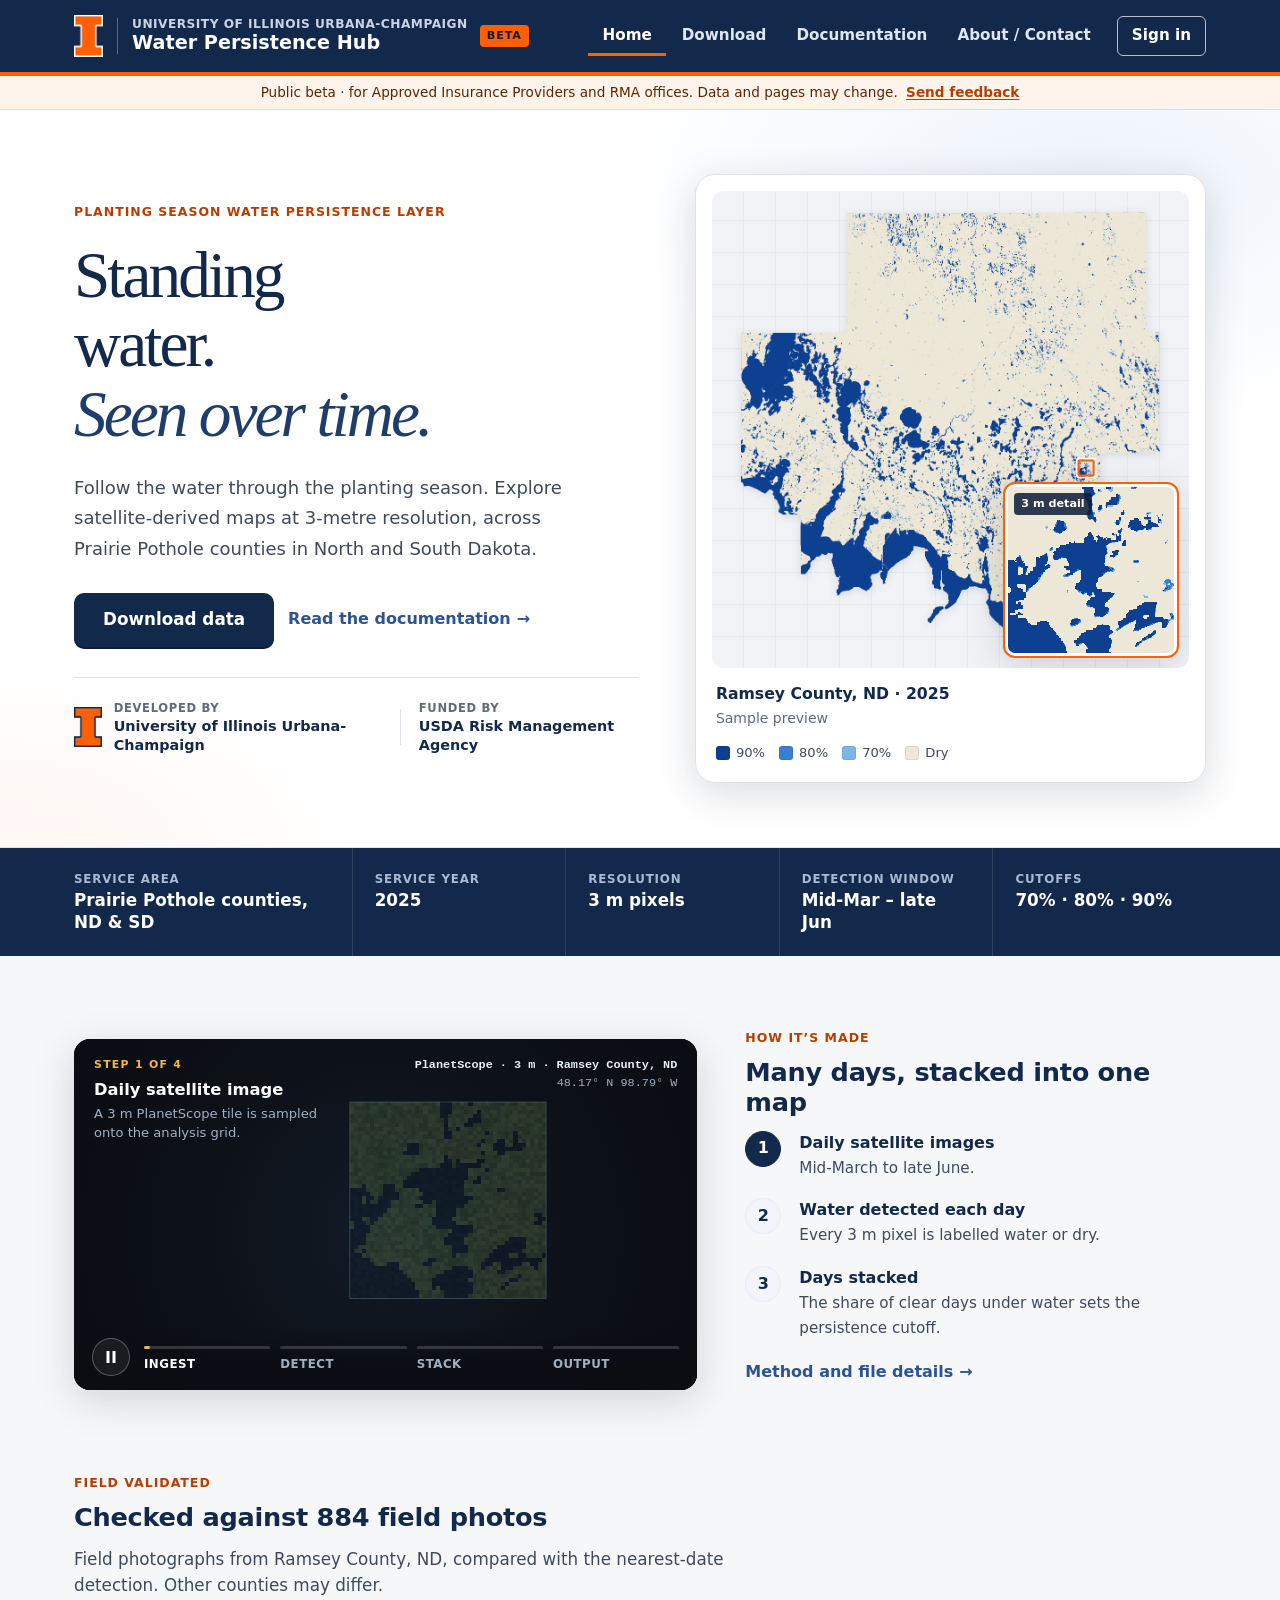
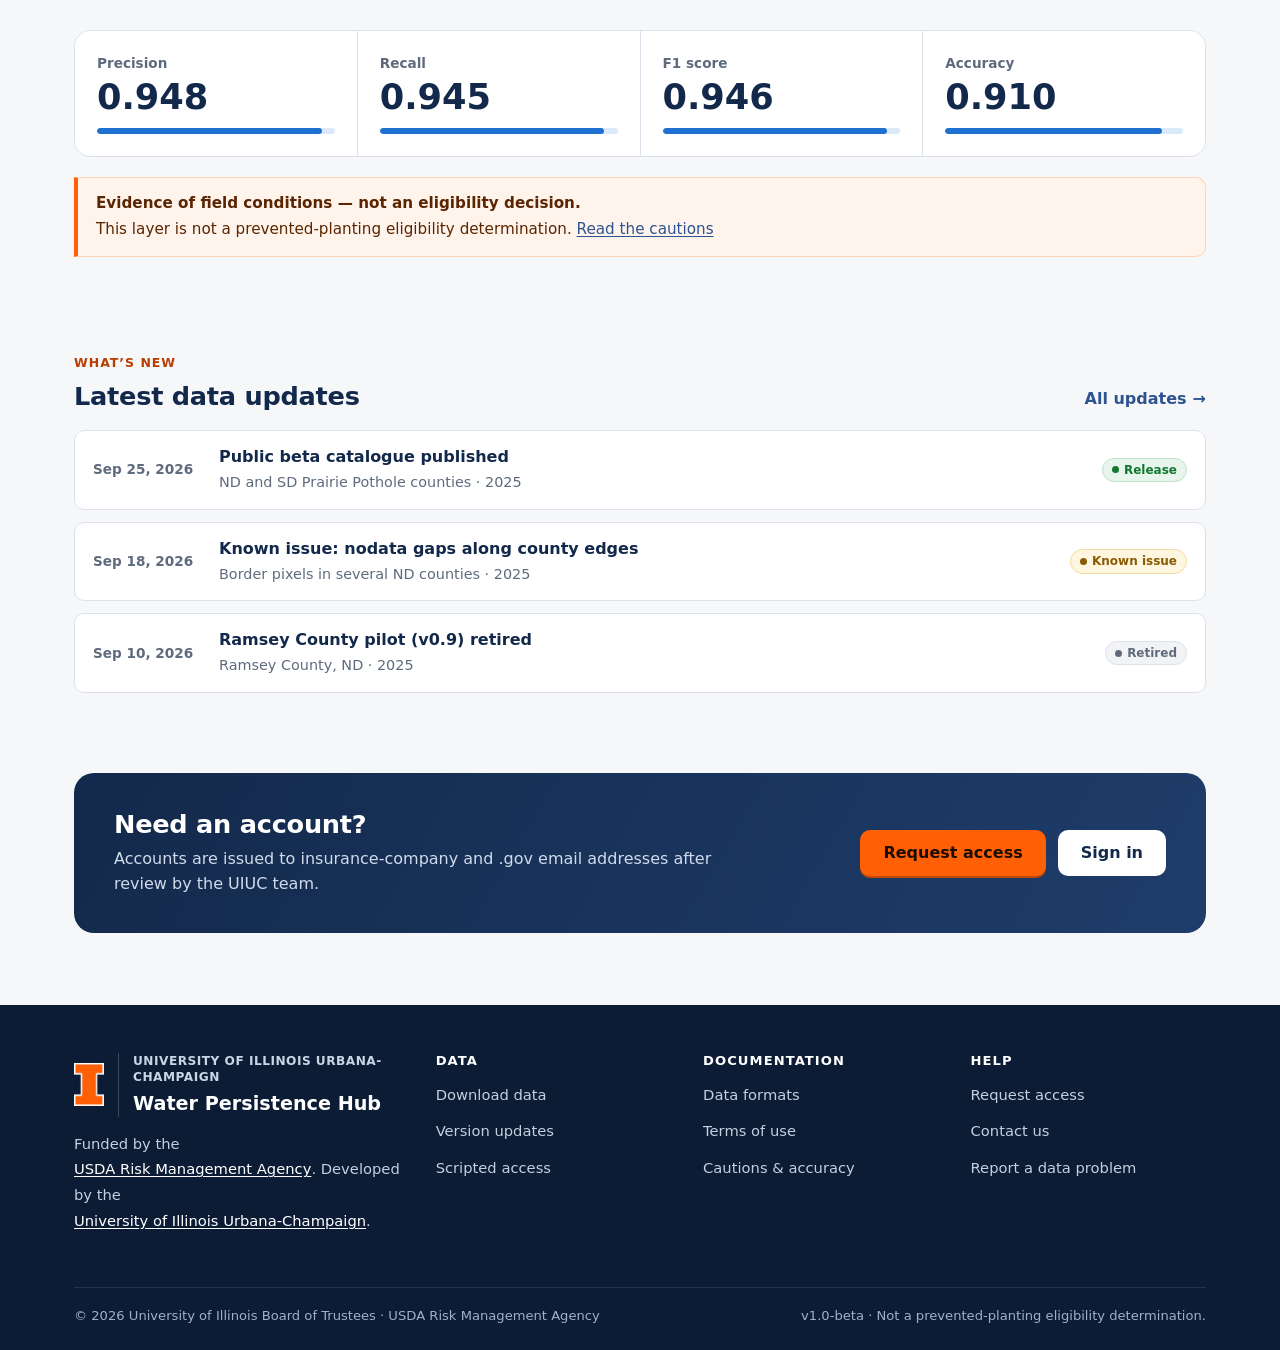
==== index.html @ 6c2f01d9 "Static preview of the Water Persistence Hub front-end prototype Public beta prototype covering landi" ====
<!doctype html>
<html lang="en">
<head>
  <meta charset="utf-8">
  <meta name="viewport" content="width=device-width, initial-scale=1">
  <title>Water Persistence Hub — Planting season standing-water data</title>
  <meta name="description" content="Satellite maps of where standing water persisted on fields during the planting season, at 3-metre detail. Funded by USDA RMA, developed by the University of Illinois.">
  <link rel="icon" href="favicon.ico">
  <link rel="stylesheet" href="css/hub.css">
  <link rel="stylesheet" href="css/refinement.css">
  <link rel="stylesheet" href="css/explainer.css">
</head>
<body data-page="home">
<main id="main">

  <!-- Hero: headline, one-line audience, primary + secondary action (LAND-01, 05, 09) -->
  <section class="hero">
    <div class="wrap">
      <div>
        <span class="eyebrow">Planting Season Water Persistence layer</span>
        <h1>Standing water.<br><em>Seen over time.</em></h1>
        <p class="hero-lede">Follow the water through the planting season. Explore satellite-derived maps at 3-metre resolution, across Prairie Pothole counties in North and South Dakota.</p>
        <div class="hero-actions">
          <a class="btn btn-primary btn-lg" href="download.html">Download data</a>
          <a class="link-arrow" href="docs.html">Read the documentation</a>
        </div>

        <div class="credits" aria-label="Funding and development">
          <a href="https://illinois.edu/" target="_blank" rel="noopener" class="credit">
            <img src="assets/img/illinois_block_i.png" width="243" height="351" alt="University of Illinois Block I logo">
            <span><span class="credit-role">Developed by</span><span class="credit-name">University of Illinois Urbana-Champaign</span></span>
          </a>
          <span class="credit-sep" aria-hidden="true"></span>
          <a href="https://www.rma.usda.gov/" target="_blank" rel="noopener" class="credit">
            <span><span class="credit-role">Funded by</span><span class="credit-name">USDA Risk Management Agency</span></span>
          </a>
        </div>
      </div>

      <!-- Sample preview of one county (LAND-10), rendered from the real Ramsey 2025 masks -->
      <div class="sample-card">
        <figure>
          <div class="sample-map">
            <div class="sample-img">
              <img src="assets/img/ramsey_sample.png" width="937" height="972"
                   alt="Map of Ramsey County, North Dakota, showing standing water in blue across a tan field background. Large lakes lie along the southern and western edges, with thousands of small potholes scattered across the county.">
              <span class="lens-marker" style="left:82.3%;top:58.9%" aria-hidden="true"></span>
            </div>
            <div class="zoom-lens">
              <img src="assets/img/ramsey_detail.png" width="432" height="432" alt="Close-up of a 1.3 km square at full 3 m resolution, showing individual wetland potholes and their edges at each persistence cutoff.">
              <span>3 m detail</span>
            </div>
          </div>
          <figcaption>
            <div><strong>Ramsey County, ND · 2025</strong><span class="small muted">Sample preview</span></div>
            <div class="legend" aria-label="Legend">
              <span><i style="background:#0e4092"></i>90%</span>
              <span><i style="background:#3680d4"></i>80%</span>
              <span><i style="background:#7eb6e8"></i>70%</span>
              <span><i style="background:#ece7d6"></i>Dry</span>
            </div>
          </figcaption>
        </figure>
      </div>
    </div>
  </section>

  <!-- At-a-glance fact strip (LAND-02) — generated from HUB.facts -->
  <section class="facts" aria-label="Key facts">
    <div class="wrap"><ul id="fact-strip"></ul></div>
  </section>

  <!-- Explainer video (LAND-04). Set data-video-src when the video is supplied. -->
  <section class="section">
    <div class="wrap how">
      <!-- Explainer (LAND-04). Animated stand-in built from the Ramsey data; set data-video-src when the captioned video is supplied. -->
      <div class="video-frame" id="explainer" data-video-src="" data-captions-src="" data-poster="" aria-label="How daily detections become one persistence layer"></div>
      <div>
        <span class="eyebrow">How it’s made</span>
        <h2>Many days, stacked into one map</h2>
        <ol class="steps-list">
          <li><div><strong>Daily satellite images</strong><span>Mid-March to late June.</span></div></li>
          <li><div><strong>Water detected each day</strong><span>Every 3 m pixel is labelled water or dry.</span></div></li>
          <li><div><strong>Days stacked</strong><span>The share of clear days under water sets the persistence cutoff.</span></div></li>
        </ol>
        <p style="margin-top:20px"><a class="link-arrow" href="docs-formats.html">Method and file details</a></p>
      </div>
    </div>
  </section>

  <!-- Accuracy + the eligibility boundary -->
  <section class="section-tight" style="padding-top:0">
    <div class="wrap">
      <div class="section-head">
        <span class="eyebrow">Field validated</span>
        <h2>Checked against 884 field photos</h2>
        <p>Field photographs from Ramsey County, ND, compared with the nearest-date detection. Other counties may differ.</p>
      </div>
      <div class="metric-row" id="metrics"></div>
      <div class="callout callout-warn" style="margin-top:20px">
        <p><strong>Evidence of field conditions — not an eligibility decision.</strong>
        This layer is not a prevented-planting eligibility determination. <a href="docs-cautions.html">Read the cautions</a></p>
      </div>
    </div>
  </section>

  <!-- What's new (LAND-11): first three Version Update Notices -->
  <section class="section-tight">
    <div class="wrap">
      <div style="display:flex;justify-content:space-between;align-items:flex-end;gap:16px;margin-bottom:18px;flex-wrap:wrap">
        <div><span class="eyebrow">What’s new</span><h2 style="margin:0">Latest data updates</h2></div>
        <a class="link-arrow" href="docs-updates.html">All updates</a>
      </div>
      <ul class="news-list" id="whats-new"></ul>
    </div>
  </section>

  <!-- Access (LAND-09) -->
  <section class="section" style="padding-top:32px">
    <div class="wrap">
      <div class="access-band">
        <div>
          <h2>Need an account?</h2>
          <p>Accounts are issued to insurance-company and .gov email addresses after review by the UIUC team.</p>
        </div>
        <div style="display:flex;gap:12px;flex-wrap:wrap">
          <a class="btn btn-accent" href="request-access.html">Request access</a>
          <a class="btn btn-secondary" href="signin.html">Sign in</a>
        </div>
      </div>
    </div>
  </section>
</main>

<script src="js/content.js"></script>
<script src="js/site.js"></script>
<script>
  // Explainer video (LAND-04): when a real file is configured it replaces the animation.
  const ex = document.getElementById("explainer");
  if (ex.dataset.videoSrc) {
    ex.innerHTML = `<video controls muted playsinline preload="none" poster="${ex.dataset.poster}">
      <source src="${ex.dataset.videoSrc}" type="video/mp4">
      <track kind="captions" src="${ex.dataset.captionsSrc}" srclang="en" label="English" default></video>`;
  }
</script>
<script src="assets/data/explainer_grid.js"></script>
<script src="js/explainer.js"></script>
<script>
  // Fact strip
  document.getElementById("fact-strip").innerHTML = HUB.facts.map(f =>
    `<li><div><span class="k">${f.k}</span><span class="v">${f.v}</span></div></li>`).join("");

  // Metrics
  const M = HUB.metrics;
  document.getElementById("metrics").innerHTML = [["Precision", M.precision], ["Recall", M.recall], ["F1 score", M.f1], ["Accuracy", M.accuracy]]
    .map(([k, v]) => `<div class="metric"><div class="k">${k}</div><div class="v">${v.toFixed(3)}</div>
      <div class="bar" role="img" aria-label="${k} ${v.toFixed(3)} out of 1"><i style="width:${v * 100}%"></i></div></div>`).join("");

  // What's new — first three notices
  const badge = { release: '<span class="badge badge-good badge-dot">Release</span>', issue: '<span class="badge badge-warn badge-dot">Known issue</span>', retired: '<span class="badge badge-muted badge-dot">Retired</span>' };
  document.getElementById("whats-new").innerHTML = HUB.notices.slice(0, 3).map(n =>
    `<li><a class="news-item" href="docs-updates.html#${n.id}">
      <time datetime="${n.date}">${HUB.formatDate(n.date)}</time>
      <div><strong>${n.title}</strong><span class="muted">${n.affects}</span></div>
      ${badge[n.type]}</a></li>`).join("");

  // The "How it's made" steps follow the animation's phases 1–3.
  const stepItems = document.querySelectorAll(".steps-list li");
  const syncSteps = phase => stepItems.forEach((li, i) => li.classList.toggle("is-active", i === Math.min(phase, 2)));
  ex.addEventListener("explainer:phase", e => syncSteps(e.detail.phase));
  if (ex.dataset.phase) syncSteps(+ex.dataset.phase);
</script>
</body>
</html>
---- css/hub.css ----
/* =========================================================================
   Water Persistence Hub — design system
   Colours follow the Illinois brand (Illini Blue / Orange) used in the URD.
   Every text/background pair below meets WCAG 2.1 AA (4.5:1) unless noted.
   ========================================================================= */

:root {
  --navy-900: #0c1c35;
  --navy-800: #13294b;   /* Illini Blue */
  --navy-700: #1f3d6b;
  --navy-600: #2d5390;
  --navy-100: #e6ecf5;
  --navy-50:  #f2f5fa;

  --orange-500: #ff5f05; /* Illini Orange — accents only, never body text */
  --orange-700: #b83d00; /* text-safe orange (5.2:1 on white) */
  --orange-50:  #fff4ec;

  --water-900: #0e4092;
  --water-600: #1f6fd1;
  --water-300: #7eb6e8;
  --water-100: #dbeafb;

  --field:     #ece7d6;

  --ink:       #16202f;
  --ink-2:     #3e4a5c;
  --ink-3:     #5f6b7d;  /* 5.3:1 on white */
  --line:      #dde2ea;
  --line-2:    #eef1f5;
  --page:      #f6f7f9;
  --surface:   #ffffff;

  --good:      #11772f;
  --good-bg:   #e8f5ec;
  --warn:      #8a5a00;
  --warn-bg:   #fff6df;
  --bad:       #b42318;
  --bad-bg:    #fdecea;

  --radius-sm: 6px;
  --radius:    10px;
  --radius-lg: 16px;
  --shadow-sm: 0 1px 2px rgba(16, 32, 60, .06);
  --shadow:    0 1px 3px rgba(16, 32, 60, .08), 0 6px 20px rgba(16, 32, 60, .06);
  --shadow-lg: 0 10px 40px rgba(16, 32, 60, .16);

  --font: "Segoe UI", system-ui, -apple-system, "Helvetica Neue", Arial, sans-serif;
  --mono: "Cascadia Code", Consolas, "SFMono-Regular", Menlo, monospace;

  --wrap: 1180px;
  --header-h: 72px;
}

*, *::before, *::after { box-sizing: border-box; }
html { -webkit-text-size-adjust: 100%; scroll-padding-top: 90px; }
body {
  margin: 0;
  font-family: var(--font);
  font-size: 16px;
  line-height: 1.55;
  color: var(--ink);
  background: var(--page);
  -webkit-font-smoothing: antialiased;
  min-height: 100vh;
  display: flex;
  flex-direction: column;
}
main { flex: 1 0 auto; }
img, svg { max-width: 100%; }
a { color: var(--navy-600); text-underline-offset: 2px; }
a:hover { color: var(--navy-800); }
h1, h2, h3, h4 { color: var(--navy-800); line-height: 1.2; margin: 0 0 .5em; letter-spacing: -.01em; }
h1 { font-size: clamp(2rem, 3.4vw, 2.9rem); font-weight: 700; }
h2 { font-size: 1.6rem; font-weight: 700; }
h3 { font-size: 1.15rem; font-weight: 650; }
p { margin: 0 0 1em; }
code, kbd { font-family: var(--mono); font-size: .88em; }
code { background: var(--navy-50); border: 1px solid var(--line); padding: .1em .35em; border-radius: 4px; }

:focus-visible { outline: 3px solid var(--orange-500); outline-offset: 2px; border-radius: 3px; }

.wrap { max-width: var(--wrap); margin: 0 auto; padding: 0 24px; }
.sr-only { position: absolute !important; width: 1px; height: 1px; overflow: hidden; clip: rect(0 0 0 0); white-space: nowrap; }
.skip-link { position: absolute; left: 12px; top: -60px; z-index: 1000; background: var(--navy-800); color: #fff; padding: 10px 16px; border-radius: var(--radius-sm); }
.skip-link:focus { top: 12px; color: #fff; }
.muted { color: var(--ink-3); }
.small { font-size: .875rem; }
.eyebrow { font-size: .78rem; font-weight: 700; letter-spacing: .08em; text-transform: uppercase; color: var(--orange-700); margin-bottom: .6rem; display: block; }

/* ---------- Header (navy, Illinois Block I + school name) ---------- */
.site-header { position: sticky; top: 0; z-index: 900; background: var(--navy-800); color: #fff; border-bottom: 4px solid var(--orange-500); }
.site-header .wrap { display: flex; align-items: center; height: var(--header-h); gap: 16px; }
.brand { display: flex; align-items: center; gap: 14px; text-decoration: none; color: #fff; flex-shrink: 0; }
.brand:hover { color: #fff; }
.block-i { width: auto; height: 42px; display: block; flex-shrink: 0; }
.brand-text { display: flex; flex-direction: column; line-height: 1.15; padding-left: 14px; border-left: 1px solid rgba(255,255,255,.3); }
.brand-school { font-size: .76rem; font-weight: 600; letter-spacing: .04em; text-transform: uppercase; color: #c9d4e5; }
.brand-name { font-weight: 700; font-size: 1.2rem; color: #fff; }
.beta-tag { font-size: .7rem; font-weight: 700; letter-spacing: .08em; text-transform: uppercase; color: var(--navy-900); background: var(--orange-500); border-radius: 4px; padding: 2px 7px; align-self: center; }
.main-nav { margin-left: auto; }
.main-nav ul { list-style: none; display: flex; gap: 2px; margin: 0; padding: 0; align-items: center; }
.main-nav a, .nav-btn {
  display: inline-flex; align-items: center; gap: 8px; height: 40px; padding: 0 14px; border-radius: 6px;
  color: #dfe6f1; text-decoration: none; font-weight: 600; font-size: .95rem; background: none; border: 0; font-family: inherit; cursor: pointer;
}
.main-nav a:hover, .nav-btn:hover { background: rgba(255,255,255,.1); color: #fff; }
.main-nav a[aria-current="page"] { color: #fff; box-shadow: inset 0 -3px 0 var(--orange-500); border-radius: 0; }
.main-nav .nav-signin { border: 1.5px solid rgba(255,255,255,.7); color: #fff; margin-left: 10px; border-radius: 6px; }
.main-nav .nav-signin:hover { background: #fff; color: var(--navy-800); }
.nav-toggle { display: none; margin-left: auto; border: 1.5px solid rgba(255,255,255,.5); }
.user-menu { position: relative; margin-left: 10px; }
.user-menu > .nav-btn { border: 1.5px solid rgba(255,255,255,.5); }
.user-menu .menu { position: absolute; right: 0; top: 46px; min-width: 230px; background: #fff; border: 1px solid var(--line); border-radius: var(--radius); box-shadow: var(--shadow-lg); padding: 6px; display: none; }
.user-menu.open .menu { display: block; }
.user-menu .menu a, .user-menu .menu button { display: flex; width: 100%; height: auto; padding: 9px 12px; border-radius: 6px; font-weight: 500; font-size: .92rem; color: var(--ink); text-align: left; box-shadow: none; }
.user-menu .menu a:hover, .user-menu .menu button:hover { background: var(--navy-50); color: var(--navy-800); }
.user-menu .menu .menu-head { padding: 9px 12px 10px; border-bottom: 1px solid var(--line-2); margin-bottom: 4px; font-size: .85rem; color: var(--ink-3); }
.user-menu .menu .menu-head strong { display: block; color: var(--ink); font-size: .95rem; }

.beta-bar { background: var(--orange-50); color: #5a2500; font-size: .85rem; border-bottom: 1px solid #ffd3b8; }
.beta-bar .wrap { padding-top: 6px; padding-bottom: 6px; text-align: center; }
.beta-bar a { color: var(--orange-700); font-weight: 600; margin-left: 4px; }

@media (max-width: 960px) {
  .nav-toggle { display: inline-flex; }
  .main-nav { position: absolute; left: 0; right: 0; top: calc(var(--header-h) + 4px); background: var(--navy-800); display: none; box-shadow: var(--shadow-lg); }
  .main-nav.open { display: block; }
  .main-nav ul { flex-direction: column; align-items: stretch; padding: 8px 16px 16px; }
  .main-nav a, .nav-btn { width: 100%; }
  .main-nav a[aria-current="page"] { box-shadow: inset 3px 0 0 var(--orange-500); }
  .main-nav .nav-signin { margin: 6px 0 0; justify-content: center; }
  .user-menu { margin: 0; }
  .user-menu .menu { position: static; box-shadow: none; border: 0; display: block; background: none; padding: 0 0 0 12px; }
  .user-menu .menu a, .user-menu .menu button { color: #dfe6f1; }
  .user-menu .menu .menu-head { color: #aebbd0; border-color: rgba(255,255,255,.15); }
  .user-menu .menu .menu-head strong { color: #fff; }
}
@media (max-width: 560px) {
  .brand-school { font-size: .62rem; }
  .brand-name { font-size: 1rem; }
  .block-i { height: 34px; }
  .brand { gap: 10px; }
  .brand-text { padding-left: 10px; }
  .beta-tag { display: none; }
}

/* ---------- Buttons ---------- */
.btn {
  display: inline-flex; align-items: center; justify-content: center; gap: 8px;
  height: 46px; padding: 0 22px; border-radius: 10px; font: 600 1rem/1 var(--font);
  text-decoration: none; cursor: pointer; border: 1.5px solid transparent; transition: background .15s, box-shadow .15s, color .15s, border-color .15s;
  white-space: nowrap;
}
.btn svg { width: 18px; height: 18px; flex-shrink: 0; }
.btn-primary { background: var(--navy-800); color: #fff; box-shadow: 0 2px 0 var(--navy-900); }
.btn-primary:hover { background: var(--navy-700); color: #fff; }
.btn-accent { background: var(--orange-500); color: #1b0d00; box-shadow: 0 2px 0 #c44800; }
.btn-accent:hover { background: #ff7424; color: #1b0d00; }
.btn-secondary { background: #fff; color: var(--navy-800); border-color: var(--line); }
.btn-secondary:hover { border-color: var(--navy-600); color: var(--navy-800); }
.btn-ghost { background: none; color: var(--navy-700); padding: 0 12px; }
.btn-ghost:hover { background: var(--navy-50); }
.btn-danger { background: #fff; color: var(--bad); border-color: #f1c6c1; }
.btn-danger:hover { background: var(--bad-bg); }
.btn-sm { height: 34px; padding: 0 12px; font-size: .88rem; border-radius: 8px; }
.btn-lg { height: 54px; padding: 0 28px; font-size: 1.05rem; }
.btn-block { width: 100%; }
.btn[disabled], .btn[aria-disabled="true"] { background: #e9ecf1; color: #7b8595; border-color: transparent; box-shadow: none; cursor: not-allowed; }
.link-arrow { font-weight: 600; text-decoration: none; display: inline-flex; align-items: center; gap: 6px; }
.link-arrow::after { content: "→"; transition: transform .15s; }
.link-arrow:hover::after { transform: translateX(3px); }

/* ---------- Cards / generic ---------- */
.card { background: var(--surface); border: 1px solid var(--line); border-radius: var(--radius-lg); box-shadow: var(--shadow-sm); }
.card-pad { padding: 24px; }
.section { padding: 72px 0; }
.section-tight { padding: 48px 0; }
.section-head { max-width: 680px; margin-bottom: 32px; }
.section-head p { color: var(--ink-2); font-size: 1.05rem; }
.grid { display: grid; gap: 20px; }
.grid-2 { grid-template-columns: repeat(2, minmax(0, 1fr)); }
.grid-3 { grid-template-columns: repeat(3, minmax(0, 1fr)); }
.grid-4 { grid-template-columns: repeat(4, minmax(0, 1fr)); }
@media (max-width: 900px) { .grid-3, .grid-4 { grid-template-columns: repeat(2, minmax(0, 1fr)); } }
@media (max-width: 620px) { .grid-2, .grid-3, .grid-4 { grid-template-columns: 1fr; } }

.callout { display: block; padding: 14px 18px; border-radius: 0 var(--radius) var(--radius) 0; border: 1px solid; border-left-width: 4px; font-size: .95rem; }
.callout svg { width: 22px; height: 22px; flex-shrink: 0; margin-top: 1px; }
.callout p:last-child { margin-bottom: 0; }
.callout strong { display: block; margin-bottom: 2px; }
.callout-warn { background: var(--orange-50); border-color: #ffd3b8; border-left-color: var(--orange-500); color: #5a2500; }
.callout-warn svg { color: var(--orange-700); }
.callout-info { background: var(--navy-50); border-color: var(--navy-100); border-left-color: var(--navy-600); color: var(--navy-900); }
.callout-info svg { color: var(--navy-600); }
.callout-good { background: var(--good-bg); border-color: #bfe3c9; border-left-color: var(--good); color: #0b4d1f; }
.callout-good svg { color: var(--good); }

.badge { display: inline-flex; align-items: center; gap: 5px; font-size: .75rem; font-weight: 650; padding: 2px 9px; border-radius: 999px; background: var(--navy-50); color: var(--navy-700); border: 1px solid var(--navy-100); white-space: nowrap; }
.badge-good { background: var(--good-bg); color: var(--good); border-color: #bfe3c9; }
.badge-warn { background: var(--warn-bg); color: var(--warn); border-color: #f3dc9f; }
.badge-bad  { background: var(--bad-bg); color: var(--bad); border-color: #f1c6c1; }
.badge-muted { background: #f1f3f6; color: var(--ink-3); border-color: var(--line); }
.badge-dot::before { content: ""; width: 7px; height: 7px; border-radius: 50%; background: currentColor; }

.sample-tag { display: inline-flex; gap: 6px; align-items: center; font-size: .75rem; font-weight: 600; color: var(--warn); background: var(--warn-bg); border: 1px dashed #e0c062; border-radius: 6px; padding: 3px 9px; }

/* ---------- Forms ---------- */
.field { margin-bottom: 18px; }
.field label, .label { display: block; font-weight: 600; font-size: .92rem; margin-bottom: 6px; color: var(--ink); }
.field .hint { font-size: .84rem; color: var(--ink-3); margin-top: 6px; }
.req { color: var(--orange-700); }
.input, select.input, textarea.input {
  width: 100%; height: 46px; padding: 0 14px; font: 1rem var(--font); color: var(--ink);
  background: #fff; border: 1.5px solid #cbd3de; border-radius: 9px; transition: border-color .15s, box-shadow .15s;
}
textarea.input { height: auto; min-height: 110px; padding: 12px 14px; resize: vertical; line-height: 1.5; }
.input:hover { border-color: #9faabb; }
.input:focus { outline: none; border-color: var(--navy-600); box-shadow: 0 0 0 4px rgba(45, 83, 144, .15); }
.input[aria-invalid="true"] { border-color: var(--bad); }
.field-msg { display: flex; gap: 8px; align-items: flex-start; font-size: .86rem; margin-top: 8px; padding: 8px 10px; border-radius: 8px; }
.field-msg.good { background: var(--good-bg); color: #0b4d1f; }
.field-msg.warn { background: var(--warn-bg); color: #5c3c00; }
.field-msg.bad { background: var(--bad-bg); color: var(--bad); }
.check { display: flex; gap: 10px; align-items: flex-start; font-size: .95rem; cursor: pointer; }
.check input { width: 20px; height: 20px; margin-top: 2px; accent-color: var(--navy-800); flex-shrink: 0; }

/* ---------- Footer ---------- */
.site-footer { background: var(--navy-900); color: #c4cfdf; margin-top: 0; font-size: .92rem; }
.site-footer a { color: #fff; }
.site-footer .brand .brand-text { border-color: rgba(255,255,255,.2); }
.footer-top { display: grid; grid-template-columns: 1.4fr 1fr 1fr 1fr; gap: 32px; padding: 48px 0 36px; }
.footer-top h4 { color: #fff; font-size: .82rem; letter-spacing: .08em; text-transform: uppercase; margin-bottom: 12px; }
.footer-top ul { list-style: none; margin: 0; padding: 0; display: grid; gap: 8px; }
.footer-top ul a { color: #c4cfdf; text-decoration: none; }
.footer-top ul a:hover { color: #fff; text-decoration: underline; }
.funders { display: flex; gap: 14px; flex-wrap: wrap; margin-top: 16px; }
.funder-mark { display: inline-flex; align-items: center; gap: 10px; background: rgba(255,255,255,.06); border: 1px solid rgba(255,255,255,.12); border-radius: 10px; padding: 10px 14px; text-decoration: none; color: #fff; }
.funder-mark:hover { background: rgba(255,255,255,.1); color: #fff; }
.funder-mark .fm-logo { font-weight: 800; letter-spacing: .02em; font-size: 1rem; }
.funder-mark .fm-role { font-size: .72rem; color: #9fb0c8; display: block; line-height: 1.2; }
.fm-usda { background: #fff; color: #005440; border-radius: 5px; padding: 2px 6px; font-size: .78rem; font-weight: 800; }
.fm-illinois { background: var(--orange-500); color: var(--navy-900); border-radius: 5px; padding: 2px 6px; font-size: .78rem; font-weight: 800; }
.footer-bottom { border-top: 1px solid rgba(255,255,255,.1); padding: 18px 0 24px; display: flex; justify-content: space-between; gap: 16px; flex-wrap: wrap; font-size: .82rem; color: #9fb0c8; }
@media (max-width: 860px) { .footer-top { grid-template-columns: 1fr 1fr; } }
@media (max-width: 520px) { .footer-top { grid-template-columns: 1fr; } }

/* ---------- Page header (inner pages) ---------- */
.page-hero { background: linear-gradient(180deg, #fff 0%, var(--page) 100%); border-bottom: 1px solid var(--line); padding: 40px 0 32px; }
.page-hero h1 { font-size: clamp(1.7rem, 2.6vw, 2.3rem); margin-bottom: .3em; }
.page-hero p { color: var(--ink-2); font-size: 1.05rem; max-width: 720px; margin: 0; }
.crumbs { font-size: .85rem; color: var(--ink-3); margin-bottom: 10px; }
.crumbs a { color: var(--ink-3); }

/* =========================================================================
   Landing page
   ========================================================================= */
.hero { position: relative; overflow: hidden; background: #fff; border-bottom: 1px solid var(--line); }
.hero::before { content: ""; position: absolute; inset: 0; background:
    radial-gradient(800px 400px at 85% 10%, rgba(31,111,209,.08), transparent 60%),
    radial-gradient(600px 300px at 0% 100%, rgba(255,95,5,.05), transparent 60%); pointer-events: none; }
.hero .wrap { position: relative; display: grid; grid-template-columns: 1.05fr .95fr; gap: 56px; align-items: center; padding-top: 64px; padding-bottom: 64px; }
.hero h1 { margin-bottom: .45em; font-size: clamp(2rem, 3.2vw, 2.65rem); }
.hero h1 em { font-style: normal; color: var(--water-600); }
.hero-lede { font-size: 1.15rem; color: var(--ink-2); max-width: 560px; }
.hero-actions { display: flex; gap: 14px; align-items: center; flex-wrap: wrap; margin: 28px 0 22px; }
.hero-who { display: flex; gap: 10px; align-items: flex-start; font-size: .92rem; color: var(--ink-3); }
.hero-who svg { width: 18px; height: 18px; color: var(--navy-600); flex-shrink: 0; margin-top: 2px; }
@media (max-width: 960px) { .hero .wrap { grid-template-columns: 1fr; gap: 36px; padding-top: 40px; } }

.sample-card { position: relative; background: #fff; border: 1px solid var(--line); border-radius: 20px; box-shadow: var(--shadow-lg); padding: 16px; }
.sample-card figure { margin: 0; }
.sample-map { position: relative; aspect-ratio: 1 / 1; border-radius: 12px; overflow: hidden; background:
    linear-gradient(0deg, rgba(19,41,75,.03), rgba(19,41,75,.03)),
    repeating-linear-gradient(0deg, transparent 0 31px, rgba(19,41,75,.05) 31px 32px),
    repeating-linear-gradient(90deg, transparent 0 31px, rgba(19,41,75,.05) 31px 32px), #f8f9fb; display: grid; place-items: center; }
.sample-img { position: relative; width: 88%; }
.sample-img > img { display: block; width: 100%; height: auto; filter: drop-shadow(0 2px 4px rgba(19,41,75,.12)); }
.lens-marker { position: absolute; width: 4%; aspect-ratio: 1; border: 2px solid var(--orange-500); border-radius: 2px; box-shadow: 0 0 0 2px #fff; transform: translate(-50%, -50%); }
.zoom-lens { position: absolute; right: 12px; bottom: 12px; width: 36%; aspect-ratio: 1; border-radius: 10px; border: 3px solid #fff; outline: 2px solid var(--orange-500); box-shadow: var(--shadow-lg); overflow: hidden; background: var(--field); }
.zoom-lens img { display: block; width: 100%; height: 100%; image-rendering: pixelated; }
.zoom-lens span { position: absolute; left: 6px; top: 6px; background: rgba(12,28,53,.85); color: #fff; font-size: .7rem; font-weight: 600; padding: 2px 7px; border-radius: 4px; }
.sample-card figcaption { display: flex; justify-content: space-between; align-items: center; gap: 12px; padding: 14px 4px 2px; flex-wrap: wrap; }
.sample-card figcaption strong { color: var(--navy-800); display: block; font-size: .98rem; }
.legend { display: flex; gap: 14px; flex-wrap: wrap; font-size: .82rem; color: var(--ink-2); }
.legend span { display: inline-flex; align-items: center; gap: 6px; }
.legend i { width: 14px; height: 14px; border-radius: 3px; display: inline-block; border: 1px solid rgba(0,0,0,.08); }

.facts { background: var(--navy-800); color: #fff; }
.facts ul { list-style: none; margin: 0; padding: 0; display: grid; grid-template-columns: 1.3fr repeat(4, 1fr); }
.facts li { padding: 22px 22px; border-left: 1px solid rgba(255,255,255,.12); display: flex; gap: 12px; align-items: flex-start; }
.facts li:first-child { border-left: 0; padding-left: 0; }
.facts svg { width: 26px; height: 26px; color: var(--water-300); flex-shrink: 0; margin-top: 2px; }
.facts .k { display: block; font-size: .74rem; font-weight: 600; letter-spacing: .07em; text-transform: uppercase; color: #a9bad3; }
.facts .v { display: block; font-size: 1.05rem; font-weight: 650; line-height: 1.3; margin-top: 2px; }
@media (max-width: 960px) {
  .facts ul { grid-template-columns: 1fr 1fr; }
  .facts li { border-left: 0; border-top: 1px solid rgba(255,255,255,.12); padding: 16px 0; }
  .facts li:first-child { grid-column: 1 / -1; border-top: 0; }
}

.how { display: grid; grid-template-columns: 1.15fr .85fr; gap: 48px; align-items: center; }
@media (max-width: 960px) { .how { grid-template-columns: 1fr; } }
.video-frame { position: relative; aspect-ratio: 16 / 9; border-radius: var(--radius-lg); overflow: hidden; background: linear-gradient(135deg, var(--navy-800), var(--navy-900)); box-shadow: var(--shadow-lg); color: #fff; }
.video-frame video { width: 100%; height: 100%; display: block; }
.stack-anim { position: absolute; inset: 0; display: grid; place-items: center; }
.stack-anim .layers { position: relative; width: 52%; aspect-ratio: 1.5; transform: rotateX(58deg) rotateZ(-38deg); transform-style: preserve-3d; }
.stack-anim .layer { position: absolute; inset: 0; border-radius: 8px; border: 1px solid rgba(255,255,255,.35); background: rgba(126,182,232,.12); animation: stack 6s ease-in-out infinite; }
.stack-anim .layer:nth-child(1) { animation-delay: 0s; }
.stack-anim .layer:nth-child(2) { animation-delay: .4s; }
.stack-anim .layer:nth-child(3) { animation-delay: .8s; }
.stack-anim .layer:nth-child(4) { animation-delay: 1.2s; }
.stack-anim .layer:nth-child(5) { animation-delay: 1.6s; }
.stack-anim .layer.final { background: url("../assets/img/ramsey_sample.png") center/contain no-repeat, rgba(236,231,214,.9); border-color: #fff; animation: none; transform: translateZ(0); }
.stack-anim .layer:not(.final) { background-image: radial-gradient(circle at 30% 40%, rgba(126,182,232,.8) 0 8%, transparent 9%), radial-gradient(circle at 65% 60%, rgba(126,182,232,.8) 0 12%, transparent 13%), radial-gradient(circle at 45% 75%, rgba(126,182,232,.7) 0 5%, transparent 6%); }
@keyframes stack {
  0%   { transform: translateZ(150px); opacity: 0; }
  15%  { opacity: 1; }
  55%  { transform: translateZ(8px); opacity: .9; }
  75%, 100% { transform: translateZ(0); opacity: 0; }
}
@media (prefers-reduced-motion: reduce) { .stack-anim .layer { animation: none; opacity: .5; } }
.video-caption { position: absolute; left: 0; right: 0; bottom: 0; padding: 18px 20px; background: linear-gradient(0deg, rgba(8,18,36,.92), transparent); display: flex; justify-content: space-between; align-items: flex-end; gap: 12px; }
.video-caption strong { display: block; font-size: 1rem; }
.video-caption span { font-size: .85rem; color: #c4cfdf; }
.play-btn { width: 64px; height: 64px; border-radius: 50%; background: rgba(255,255,255,.95); color: var(--navy-800); display: grid; place-items: center; border: 0; cursor: pointer; position: absolute; left: 50%; top: 44%; transform: translate(-50%, -50%); box-shadow: var(--shadow-lg); }
.play-btn svg { width: 26px; height: 26px; margin-left: 4px; }
.steps-list { list-style: none; margin: 0; padding: 0; counter-reset: s; display: grid; gap: 18px; }
.steps-list li { counter-increment: s; display: grid; grid-template-columns: 40px 1fr; gap: 14px; }
.steps-list li::before { content: counter(s); width: 36px; height: 36px; border-radius: 50%; background: var(--navy-50); border: 1.5px solid var(--navy-100); color: var(--navy-800); font-weight: 700; display: grid; place-items: center; }
.steps-list strong { display: block; color: var(--navy-800); }
.steps-list span { color: var(--ink-2); font-size: .95rem; }

.metric-row { display: grid; grid-template-columns: repeat(4, 1fr); gap: 1px; background: var(--line); border: 1px solid var(--line); border-radius: var(--radius-lg); overflow: hidden; }
.metric { background: #fff; padding: 22px 22px; }
.metric .k { font-size: .85rem; color: var(--ink-3); font-weight: 600; }
.metric .v { font-size: 2.2rem; font-weight: 700; color: var(--navy-800); line-height: 1.1; margin-top: 4px; }
.metric .bar { height: 6px; background: var(--water-100); border-radius: 3px; margin-top: 12px; overflow: hidden; }
.metric .bar i { display: block; height: 100%; background: var(--water-600); border-radius: 3px; }
@media (max-width: 760px) { .metric-row { grid-template-columns: 1fr 1fr; } }

.news-list { list-style: none; margin: 0; padding: 0; display: grid; gap: 12px; }
.news-item { display: grid; grid-template-columns: 110px 1fr auto; gap: 16px; align-items: center; background: #fff; border: 1px solid var(--line); border-radius: var(--radius); padding: 14px 18px; text-decoration: none; color: inherit; transition: border-color .15s, box-shadow .15s; }
.news-item:hover { border-color: var(--navy-600); box-shadow: var(--shadow); color: inherit; }
.news-item time { font-size: .85rem; color: var(--ink-3); font-weight: 600; font-variant-numeric: tabular-nums; }
.news-item strong { color: var(--navy-800); display: block; }
.news-item .muted { font-size: .9rem; }
@media (max-width: 640px) { .news-item { grid-template-columns: 1fr; gap: 4px; } }

.access-band { background: linear-gradient(120deg, var(--navy-800), var(--navy-700)); color: #fff; border-radius: 20px; padding: 36px 40px; display: grid; grid-template-columns: 1fr auto; gap: 24px; align-items: center; position: relative; overflow: hidden; }
.access-band h2 { color: #fff; margin-bottom: .3em; }
.access-band p { color: #d0dbeb; margin: 0; max-width: 640px; }
.access-band .btn-secondary { border-color: transparent; }
@media (max-width: 760px) { .access-band { grid-template-columns: 1fr; padding: 28px; } }

/* =========================================================================
   Download page
   ========================================================================= */
.dl-shell { display: grid; grid-template-columns: 440px 1fr; height: calc(100vh - var(--header-h) - 36px); min-height: 620px; }
.dl-panel { background: #fff; border-right: 1px solid var(--line); display: flex; flex-direction: column; min-height: 0; }
.dl-panel-head { padding: 20px 24px 14px; border-bottom: 1px solid var(--line-2); }
.dl-panel-head h1 { font-size: 1.35rem; margin: 0 0 2px; }
.dl-panel-head p { font-size: .9rem; color: var(--ink-3); margin: 0; }
.dl-steps { flex: 1; overflow-y: auto; padding: 8px 0 12px; }
.dl-step { padding: 16px 24px 18px; border-bottom: 1px solid var(--line-2); }
.dl-step-head { display: flex; align-items: center; gap: 12px; margin-bottom: 12px; }
.step-num { width: 28px; height: 28px; border-radius: 50%; display: grid; place-items: center; font-weight: 700; font-size: .85rem; background: var(--navy-50); color: var(--navy-700); border: 1.5px solid var(--navy-100); flex-shrink: 0; transition: all .2s; }
.dl-step.done .step-num { background: var(--good); border-color: var(--good); color: #fff; }
.dl-step.locked { opacity: .55; }
.dl-step.locked .dl-step-body { pointer-events: none; }
.dl-step-head h2 { font-size: 1rem; margin: 0; color: var(--ink); }
.dl-step-head .step-value { margin-left: auto; font-size: .82rem; color: var(--ink-3); font-weight: 600; text-align: right; }

.combo { position: relative; }

.combo > svg { position: absolute; left: 13px; top: 14px; width: 18px; height: 18px; color: var(--ink-3); pointer-events: none; }
.combo-list { position: absolute; left: 0; right: 0; top: 50px; z-index: 50; background: #fff; border: 1px solid var(--line); border-radius: 10px; box-shadow: var(--shadow-lg); max-height: 300px; overflow-y: auto; padding: 6px; margin: 0; list-style: none; display: none; }
.combo.open .combo-list { display: block; }
.combo-list li { display: flex; align-items: center; justify-content: space-between; gap: 10px; padding: 9px 10px; border-radius: 7px; cursor: pointer; font-size: .93rem; }
.combo-list li[aria-selected="true"], .combo-list li:hover { background: var(--navy-50); }
.combo-list li[aria-disabled="true"] { color: var(--ink-3); cursor: not-allowed; }
.combo-list li .tick { color: var(--good); font-weight: 700; }
.combo-list .group { font-size: .72rem; font-weight: 700; text-transform: uppercase; letter-spacing: .08em; color: var(--ink-3); padding: 8px 10px 4px; cursor: default; }
.combo-list .group:hover { background: none; }
.quick-row { display: flex; gap: 8px; margin-top: 10px; flex-wrap: wrap; }
.chip-btn { display: inline-flex; align-items: center; gap: 6px; height: 32px; padding: 0 12px; border-radius: 999px; border: 1.5px solid var(--line); background: #fff; font: 600 .84rem var(--font); color: var(--navy-700); cursor: pointer; }
.chip-btn:hover { border-color: var(--navy-600); }
.chip-btn[aria-pressed="true"] { background: var(--navy-800); border-color: var(--navy-800); color: #fff; }
.chips { display: flex; flex-wrap: wrap; gap: 6px; margin-top: 12px; }
.chip { display: inline-flex; align-items: center; gap: 4px; height: 30px; padding: 0 4px 0 11px; border-radius: 999px; background: var(--navy-800); color: #fff; font-size: .84rem; font-weight: 600; }
.chip button { width: 24px; height: 24px; border-radius: 50%; border: 0; background: rgba(255,255,255,.14); color: #fff; cursor: pointer; display: grid; place-items: center; font-size: 14px; line-height: 1; }
.chip button:hover { background: rgba(255,255,255,.3); }
.chips-empty { font-size: .88rem; color: var(--ink-3); margin-top: 10px; }
.chips-more { font-size: .84rem; color: var(--navy-600); background: none; border: 0; cursor: pointer; font-weight: 600; padding: 0 6px; }

.seg { display: grid; grid-template-columns: repeat(4, 1fr); gap: 8px; }
.seg button { position: relative; height: 54px; border-radius: 10px; border: 1.5px solid var(--line); background: #fff; font: 700 1rem var(--font); color: var(--ink); cursor: pointer; display: flex; flex-direction: column; align-items: center; justify-content: center; line-height: 1.1; }
.seg button small { font-size: .68rem; font-weight: 600; color: var(--ink-3); margin-top: 3px; }
.seg button:hover:not(:disabled) { border-color: var(--navy-600); }
.seg button[aria-pressed="true"] { border-color: var(--navy-800); background: var(--navy-800); color: #fff; }
.seg button[aria-pressed="true"] small { color: #c4cfdf; }
.seg button:disabled { background: repeating-linear-gradient(135deg, #f6f7f9 0 6px, #eff1f4 6px 12px); color: #8a93a2; cursor: not-allowed; }

.window-card { border: 1.5px solid var(--navy-800); border-radius: 10px; padding: 12px 14px; background: var(--navy-50); }
.window-card .row { display: flex; justify-content: space-between; align-items: center; gap: 10px; }
.window-card strong { color: var(--navy-800); }
.timeline { position: relative; height: 26px; margin-top: 12px; }
.timeline .track { position: absolute; left: 0; right: 0; top: 8px; height: 8px; border-radius: 4px; background: #dfe4ec; }
.timeline .range { position: absolute; top: 8px; height: 8px; border-radius: 4px; background: var(--water-600); }
.timeline .ticks { position: absolute; left: 0; right: 0; top: 18px; display: flex; justify-content: space-between; font-size: .7rem; color: var(--ink-3); font-weight: 600; }
.subwin { margin-top: 10px; font-size: .84rem; color: var(--ink-3); display: flex; gap: 8px; align-items: flex-start; }
.subwin svg { width: 16px; height: 16px; flex-shrink: 0; margin-top: 2px; }

.cutoffs { display: grid; gap: 8px; }
.cutoff { display: grid; grid-template-columns: 22px 1fr auto; gap: 12px; align-items: center; padding: 12px 14px; border: 1.5px solid var(--line); border-radius: 10px; cursor: pointer; background: #fff; transition: border-color .15s, background .15s; }
.cutoff:hover { border-color: var(--navy-600); }
.cutoff input { width: 18px; height: 18px; accent-color: var(--navy-800); margin: 0; }
.cutoff .t { font-weight: 700; color: var(--ink); display: flex; align-items: center; gap: 8px; }
.cutoff .d { font-size: .84rem; color: var(--ink-2); line-height: 1.4; margin-top: 2px; }
.cutoff .swatch { width: 34px; height: 34px; border-radius: 8px; display: grid; place-items: center; }
.cutoff:has(input:checked) { border-color: var(--navy-800); background: var(--navy-50); box-shadow: inset 0 0 0 1px var(--navy-800); }

.dl-summary { border-top: 1px solid var(--line); padding: 16px 24px 20px; background: #fbfcfd; box-shadow: 0 -8px 24px rgba(16,32,60,.05); }
.summary-text { font-size: .98rem; font-weight: 600; color: var(--navy-800); margin-bottom: 10px; min-height: 1.5em; }
.summary-text.empty { color: var(--ink-3); font-weight: 500; }
.summary-stats { display: grid; grid-template-columns: repeat(3, 1fr); gap: 8px; margin-bottom: 12px; }
.summary-stats div { background: #fff; border: 1px solid var(--line); border-radius: 8px; padding: 6px 10px; }
.summary-stats .k { font-size: .7rem; font-weight: 700; letter-spacing: .06em; text-transform: uppercase; color: var(--ink-3); display: block; }
.summary-stats .v { font-size: 1rem; font-weight: 700; color: var(--ink); font-variant-numeric: tabular-nums; }
.route-note { font-size: .82rem; color: var(--ink-3); margin: 10px 0 0; display: flex; gap: 6px; align-items: flex-start; }
.route-note svg { width: 15px; height: 15px; flex-shrink: 0; margin-top: 2px; }
.summary-links { display: flex; justify-content: space-between; margin-top: 10px; gap: 10px; }
.summary-links button { background: none; border: 0; padding: 0; color: var(--navy-600); font: 600 .84rem var(--font); cursor: pointer; display: inline-flex; gap: 5px; align-items: center; }
.summary-links button:hover { text-decoration: underline; }
.summary-links svg { width: 15px; height: 15px; }

.dl-map-wrap { position: relative; min-width: 0; }
#map { position: absolute; inset: 0; background: #eef2f7; }
.map-card { position: absolute; z-index: 500; background: rgba(255,255,255,.97); border: 1px solid var(--line); border-radius: 12px; box-shadow: var(--shadow); }
.map-legend { left: 16px; bottom: 16px; padding: 12px 14px; font-size: .82rem; }
.map-legend h3 { font-size: .75rem; text-transform: uppercase; letter-spacing: .07em; color: var(--ink-3); margin: 0 0 8px; }
.map-legend ul { list-style: none; margin: 0; padding: 0; display: grid; gap: 6px; }
.map-legend li { display: flex; align-items: center; gap: 8px; color: var(--ink-2); }
.map-legend i { width: 16px; height: 12px; border-radius: 3px; display: inline-block; }
.map-tools { right: 16px; top: 16px; padding: 6px; display: flex; flex-direction: column; gap: 4px; }
.map-tools button { width: 36px; height: 36px; border: 0; background: none; border-radius: 8px; cursor: pointer; color: var(--ink-2); display: grid; place-items: center; font-size: 20px; font-weight: 600; }
.map-tools button:hover { background: var(--navy-50); color: var(--navy-800); }
.map-tools svg { width: 18px; height: 18px; }
.map-hint { left: 50%; top: 16px; transform: translateX(-50%); padding: 8px 14px; font-size: .86rem; color: var(--ink-2); display: flex; align-items: center; gap: 8px; white-space: nowrap; }
.map-hint svg { width: 16px; height: 16px; color: var(--navy-600); }
.preview-toggle { right: 16px; bottom: 16px; padding: 10px 14px; font-size: .86rem; display: flex; gap: 10px; align-items: center; }
.preview-toggle[hidden] { display: none; }
.leaflet-container { font-family: var(--font); background: #eef2f7; }
.leaflet-tooltip.county-tip { background: var(--navy-900); color: #fff; border: 0; border-radius: 8px; padding: 7px 10px; font-size: .84rem; box-shadow: var(--shadow); }
.leaflet-tooltip.county-tip::before { display: none; }
.county-tip strong { display: block; font-size: .92rem; }
.county-tip span { color: #b8c6da; }
.state-label { font-weight: 800; font-size: 13px; letter-spacing: .3em; color: rgba(19,41,75,.35); text-transform: uppercase; white-space: nowrap; }

.status-card { margin-top: 12px; border: 1px solid var(--line); border-radius: 10px; padding: 12px 14px; background: #fff; }
.status-card .row { display: flex; align-items: center; gap: 10px; justify-content: space-between; }
.status-steps { display: flex; gap: 6px; margin-top: 10px; }
.status-steps span { flex: 1; height: 6px; border-radius: 3px; background: #e3e7ee; }
.status-steps span.on { background: var(--water-600); }
.status-steps span.ok { background: var(--good); }
.progress-label { font-size: .8rem; color: var(--ink-3); margin-top: 6px; display: flex; justify-content: space-between; }
.spin { width: 16px; height: 16px; border: 2px solid var(--water-100); border-top-color: var(--water-600); border-radius: 50%; animation: spin .8s linear infinite; display: inline-block; }
@keyframes spin { to { transform: rotate(360deg); } }

.signin-note { margin: 12px 24px 0; }

@media (max-width: 1024px) {
  .dl-shell { grid-template-columns: 380px 1fr; }
}
@media (max-width: 780px) {
  .dl-shell { grid-template-columns: 1fr; height: auto; }
  .dl-map-wrap { order: -1; height: 360px; }
  .dl-panel { border-right: 0; }
  .map-hint { display: none; }
}

/* =========================================================================
   Documentation
   ========================================================================= */
.docs-layout { display: grid; grid-template-columns: 250px minmax(0, 1fr); gap: 48px; padding: 40px 24px 80px; }
.docs-nav { position: sticky; top: calc(var(--header-h) + 24px); align-self: start; }
.docs-nav h2 { font-size: .75rem; letter-spacing: .08em; text-transform: uppercase; color: var(--ink-3); margin-bottom: 10px; }
.docs-nav ul { list-style: none; margin: 0 0 24px; padding: 0; display: grid; gap: 2px; }
.docs-nav a { display: flex; align-items: center; gap: 10px; padding: 9px 12px; border-radius: 8px; color: var(--ink-2); text-decoration: none; font-weight: 600; font-size: .95rem; border-left: 3px solid transparent; }
.docs-nav a svg { width: 18px; height: 18px; color: var(--ink-3); }
.docs-nav a:hover { background: #fff; color: var(--navy-800); }
.docs-nav a[aria-current="page"] { background: #fff; color: var(--navy-800); border-left-color: var(--orange-500); box-shadow: var(--shadow-sm); }
.docs-nav a[aria-current="page"] svg { color: var(--navy-700); }
.docs-nav .toc a { font-weight: 500; font-size: .88rem; padding: 5px 12px; border-left: 0; }
.docs-help { background: #fff; border: 1px solid var(--line); border-radius: var(--radius); padding: 14px; font-size: .88rem; }
.docs-help strong { display: block; color: var(--navy-800); margin-bottom: 6px; }
.docs-help a { display: block; margin-top: 4px; }
.doc { background: #fff; border: 1px solid var(--line); border-radius: var(--radius-lg); padding: 40px 48px 48px; max-width: 880px; box-shadow: var(--shadow-sm); }
.doc-meta { display: flex; flex-wrap: wrap; gap: 10px 18px; align-items: center; padding-bottom: 18px; margin-bottom: 26px; border-bottom: 1px solid var(--line-2); font-size: .86rem; color: var(--ink-3); }
.doc-meta .spacer { flex: 1; }
.doc h1 { font-size: 2rem; margin-bottom: .25em; }
.doc .lede { font-size: 1.08rem; color: var(--ink-2); }
.doc h2 { font-size: 1.3rem; margin-top: 2.2em; padding-top: .2em; }
.doc h3 { margin-top: 1.6em; }
.doc ul, .doc ol { padding-left: 1.3em; }
.doc li { margin-bottom: .35em; }
.doc table { width: 100%; border-collapse: collapse; font-size: .92rem; margin: 12px 0 20px; }
.doc th, .doc td { text-align: left; padding: 10px 12px; border-bottom: 1px solid var(--line-2); vertical-align: top; }
.doc th { background: var(--navy-50); color: var(--navy-800); font-weight: 650; font-size: .82rem; letter-spacing: .02em; }
.doc td code { white-space: nowrap; }
.filename { font-family: var(--mono); font-size: 1.02rem; background: var(--navy-900); color: #fff; padding: 18px 20px; border-radius: 12px; display: flex; flex-wrap: wrap; gap: 0; overflow-x: auto; }
.filename span { padding: 2px 1px; border-bottom: 3px solid transparent; }
.filename .f1 { border-color: #7eb6e8; } .filename .f2 { border-color: #ff9a5c; } .filename .f3 { border-color: #9be3b9; }
.filename .f4 { border-color: #f5d06b; } .filename .f5 { border-color: #c8b6ff; } .filename .f6 { border-color: #ff8fb1; } .filename .f7 { border-color: #9fd8ff; }
.filename .sep { color: #7d8ca5; }
.key-dot { display: inline-block; width: 10px; height: 10px; border-radius: 2px; margin-right: 6px; vertical-align: middle; }
pre.code { background: var(--navy-900); color: #e3eaf5; padding: 16px 18px; border-radius: 10px; overflow-x: auto; font-size: .86rem; line-height: 1.6; }
pre.code .c { color: #8ea2c0; }
.notice { position: relative; padding: 0 0 28px 30px; border-left: 2px solid var(--line); margin-left: 8px; }
.notice::before { content: ""; position: absolute; left: -8px; top: 4px; width: 14px; height: 14px; border-radius: 50%; background: #fff; border: 3px solid var(--navy-600); }
.notice.retired::before { border-color: #9aa4b2; }
.notice.issue::before { border-color: var(--orange-500); }
.notice-head { display: flex; flex-wrap: wrap; align-items: center; gap: 8px 12px; margin-bottom: 8px; }
.notice-head time { font-weight: 700; color: var(--ink); font-variant-numeric: tabular-nums; }
.notice h2, .notice h3 { margin: 0 0 8px; font-size: 1.12rem; padding: 0; }
.notice-grid { display: grid; grid-template-columns: 160px 1fr; gap: 6px 16px; font-size: .92rem; margin-top: 10px; }
.notice-grid dt { color: var(--ink-3); font-weight: 600; }
.notice-grid dd { margin: 0; }
.use-grid { display: grid; grid-template-columns: 1fr 1fr; gap: 16px; margin: 16px 0; }
.use-box { border-radius: 12px; padding: 18px 20px; border: 1px solid; }
.use-box h3 { margin: 0 0 10px; display: flex; gap: 8px; align-items: center; font-size: 1rem; }
.use-box ul { margin: 0; padding-left: 1.1em; font-size: .94rem; }
.use-good { background: var(--good-bg); border-color: #bfe3c9; } .use-good h3 { color: var(--good); }
.use-bad { background: var(--bad-bg); border-color: #f1c6c1; } .use-bad h3 { color: var(--bad); }
.use-box svg { width: 20px; height: 20px; }
@media (max-width: 900px) {
  .docs-layout { grid-template-columns: 1fr; gap: 20px; padding-top: 24px; }
  .docs-nav { position: static; }
  .docs-nav .toc, .docs-help { display: none; }
  .docs-nav ul { grid-template-columns: 1fr 1fr; }
  .doc { padding: 28px 22px; }
  .use-grid { grid-template-columns: 1fr; }
  .notice-grid { grid-template-columns: 1fr; }
}

.doc-cards { display: grid; grid-template-columns: repeat(2, 1fr); gap: 16px; }
.doc-card { display: flex; gap: 16px; padding: 22px; background: #fff; border: 1px solid var(--line); border-radius: var(--radius-lg); text-decoration: none; color: inherit; transition: border-color .15s, box-shadow .15s, transform .15s; }
.doc-card:hover { border-color: var(--navy-600); box-shadow: var(--shadow); transform: translateY(-1px); color: inherit; }
.doc-card .ic { width: 46px; height: 46px; border-radius: 12px; background: var(--navy-50); color: var(--navy-700); display: grid; place-items: center; flex-shrink: 0; }
.doc-card .ic svg { width: 24px; height: 24px; }
.doc-card h3 { margin: 2px 0 4px; }
.doc-card p { margin: 0; color: var(--ink-2); font-size: .94rem; }
@media (max-width: 700px) { .doc-cards { grid-template-columns: 1fr; } }

/* =========================================================================
   Auth / forms pages
   ========================================================================= */
.auth-wrap { display: grid; grid-template-columns: 1fr 1fr; min-height: calc(100vh - var(--header-h) - 36px); }
.auth-side { background: var(--navy-800) url("../assets/img/ramsey_sample.png") 120% 110% / 80% no-repeat; color: #fff; padding: 56px; display: flex; flex-direction: column; justify-content: center; position: relative; }
.auth-side::after { content: ""; position: absolute; inset: 0; background: linear-gradient(90deg, var(--navy-800) 35%, rgba(19,41,75,.7)); }
.auth-side > * { position: relative; z-index: 1; max-width: 440px; }
.auth-side h2 { color: #fff; font-size: 1.9rem; }
.auth-side p, .auth-side li { color: #d0dbeb; }
.auth-side ul { padding-left: 0; list-style: none; display: grid; gap: 12px; margin-top: 12px; }
.auth-side li { display: flex; gap: 10px; }
.auth-side li svg { width: 20px; height: 20px; color: var(--water-300); flex-shrink: 0; margin-top: 2px; }
.auth-main { display: flex; align-items: center; justify-content: center; padding: 48px 24px; }
.auth-card { width: 100%; max-width: 440px; }
.auth-card h1 { font-size: 1.8rem; }
.divider { display: flex; align-items: center; gap: 12px; color: var(--ink-3); font-size: .82rem; margin: 22px 0; }
.divider::before, .divider::after { content: ""; flex: 1; height: 1px; background: var(--line); }
.demo-box { border: 1px dashed #c7cfdb; border-radius: 12px; padding: 14px; background: #fbfcfd; }
.demo-box p { font-size: .84rem; color: var(--ink-3); margin-bottom: 10px; }
.demo-box .row { display: flex; gap: 8px; flex-wrap: wrap; }
@media (max-width: 900px) { .auth-wrap { grid-template-columns: 1fr; } .auth-side { display: none; } }

.form-layout { display: grid; grid-template-columns: minmax(0, 1fr) 340px; gap: 32px; padding: 40px 24px 80px; align-items: start; }
.form-layout aside .card + .card { margin-top: 16px; }
@media (max-width: 900px) { .form-layout { grid-template-columns: 1fr; } }
.form-row { display: grid; grid-template-columns: 1fr 1fr; gap: 16px; }
@media (max-width: 620px) { .form-row { grid-template-columns: 1fr; } }
.timeline-steps { list-style: none; margin: 0; padding: 0; display: grid; gap: 14px; }
.timeline-steps li { display: grid; grid-template-columns: 30px 1fr; gap: 10px; font-size: .92rem; }
.timeline-steps li b { width: 26px; height: 26px; border-radius: 50%; background: var(--navy-50); color: var(--navy-700); display: grid; place-items: center; font-size: .8rem; border: 1.5px solid var(--navy-100); }
.timeline-steps strong { display: block; color: var(--ink); }
.timeline-steps span { color: var(--ink-3); }

/* Modal */
.modal-backdrop { position: fixed; inset: 0; background: rgba(12,28,53,.55); z-index: 2000; display: none; align-items: center; justify-content: center; padding: 24px; }
.modal-backdrop.open { display: flex; }
.modal { background: #fff; border-radius: 18px; max-width: 620px; width: 100%; max-height: 90vh; display: flex; flex-direction: column; box-shadow: var(--shadow-lg); }
.modal-head { padding: 22px 26px 12px; }
.modal-head h2 { margin: 0; font-size: 1.35rem; }
.modal-body { padding: 0 26px; overflow-y: auto; font-size: .94rem; }
.modal-body .terms-box { border: 1px solid var(--line); border-radius: 10px; padding: 14px 16px; max-height: 260px; overflow-y: auto; background: #fbfcfd; }
.modal-foot { padding: 16px 26px 22px; display: flex; gap: 10px; justify-content: flex-end; border-top: 1px solid var(--line-2); margin-top: 16px; flex-wrap: wrap; }

/* Toast */
.toast { position: fixed; bottom: 24px; left: 50%; transform: translateX(-50%) translateY(20px); background: var(--navy-900); color: #fff; padding: 12px 18px; border-radius: 10px; box-shadow: var(--shadow-lg); z-index: 3000; opacity: 0; transition: all .25s; font-size: .92rem; pointer-events: none; }
.toast.show { opacity: 1; transform: translateX(-50%) translateY(0); }

/* =========================================================================
   Tables (account + admin)
   ========================================================================= */
.table-wrap { overflow-x: auto; }
table.data { width: 100%; border-collapse: collapse; font-size: .9rem; }
table.data th { text-align: left; font-size: .76rem; letter-spacing: .05em; text-transform: uppercase; color: var(--ink-3); font-weight: 700; padding: 10px 14px; border-bottom: 1px solid var(--line); background: #fbfcfd; white-space: nowrap; }
table.data td { padding: 12px 14px; border-bottom: 1px solid var(--line-2); vertical-align: middle; }
table.data tr:last-child td { border-bottom: 0; }
table.data tbody tr:hover { background: #fafbfd; }
table.data .num { text-align: right; font-variant-numeric: tabular-nums; }
table.data .actions { white-space: nowrap; text-align: right; }
.cell-main { font-weight: 600; color: var(--ink); }
.cell-sub { font-size: .82rem; color: var(--ink-3); }
.card-head { display: flex; align-items: center; justify-content: space-between; gap: 12px; padding: 18px 22px; border-bottom: 1px solid var(--line-2); flex-wrap: wrap; }
.card-head h2, .card-head h3 { margin: 0; font-size: 1.05rem; }
.card-head p { margin: 2px 0 0; font-size: .86rem; color: var(--ink-3); }

/* =========================================================================
   Admin console
   ========================================================================= */
.admin-shell { display: grid; grid-template-columns: 240px minmax(0, 1fr); min-height: calc(100vh - var(--header-h) - 36px); }
.admin-side { background: #fff; border-right: 1px solid var(--line); padding: 22px 14px; }
.admin-side h2 { font-size: .72rem; letter-spacing: .09em; text-transform: uppercase; color: var(--ink-3); padding: 0 10px; margin: 0 0 10px; }
.admin-side ul { list-style: none; margin: 0 0 24px; padding: 0; display: grid; gap: 2px; }
.admin-side button { width: 100%; display: flex; align-items: center; gap: 10px; padding: 10px 12px; border-radius: 8px; border: 0; background: none; font: 600 .93rem var(--font); color: var(--ink-2); cursor: pointer; text-align: left; }
.admin-side button svg { width: 18px; height: 18px; color: var(--ink-3); }
.admin-side button:hover { background: var(--navy-50); color: var(--navy-800); }
.admin-side button[aria-selected="true"] { background: var(--navy-800); color: #fff; }
.admin-side button[aria-selected="true"] svg { color: #fff; }
.admin-side .count { margin-left: auto; background: var(--orange-500); color: #1b0d00; font-size: .72rem; border-radius: 999px; padding: 1px 8px; font-weight: 700; }
.admin-main { padding: 28px 32px 60px; min-width: 0; }
.admin-top { display: flex; align-items: flex-end; justify-content: space-between; gap: 16px; margin-bottom: 22px; flex-wrap: wrap; }
.admin-top h1 { font-size: 1.6rem; margin: 0; }
.admin-top p { margin: 4px 0 0; color: var(--ink-3); font-size: .92rem; }
.filters { display: flex; gap: 8px; align-items: center; flex-wrap: wrap; }
.seg-inline { display: inline-flex; background: #fff; border: 1px solid var(--line); border-radius: 10px; padding: 3px; }
.seg-inline button { border: 0; background: none; font: 600 .86rem var(--font); color: var(--ink-2); padding: 7px 12px; border-radius: 7px; cursor: pointer; }
.seg-inline button[aria-pressed="true"] { background: var(--navy-800); color: #fff; }
.tiles { display: grid; grid-template-columns: repeat(4, minmax(0, 1fr)); gap: 16px; margin-bottom: 16px; }
.tile { background: #fff; border: 1px solid var(--line); border-radius: 14px; padding: 18px 20px; }
.tile .k { font-size: .86rem; color: var(--ink-3); font-weight: 600; }
.tile .v { font-size: 2rem; font-weight: 700; color: var(--ink); line-height: 1.15; margin-top: 4px; }
.tile .d { font-size: .82rem; margin-top: 4px; color: var(--ink-3); }
.tile .d b { color: var(--good); }
.tile.hero-tile { background: var(--navy-800); border-color: var(--navy-800); }
.tile.hero-tile .k { color: #b8c6da; }
.tile.hero-tile .v { color: #fff; font-size: 2.6rem; }
.tile.hero-tile .d { color: #b8c6da; }
.tile.hero-tile .d b { color: #8fe0a8; }
.charts { display: grid; grid-template-columns: repeat(2, minmax(0, 1fr)); gap: 16px; }
.chart-card { background: #fff; border: 1px solid var(--line); border-radius: 14px; }
.chart-card.span-2 { grid-column: 1 / -1; }
.chart-body { padding: 14px 22px 18px; position: relative; }
.chart-body svg { display: block; width: 100%; height: auto; overflow: visible; }
.chart-tip { position: absolute; pointer-events: none; background: var(--navy-900); color: #fff; padding: 7px 10px; border-radius: 8px; font-size: .8rem; box-shadow: var(--shadow); opacity: 0; transition: opacity .1s; white-space: nowrap; z-index: 5; }
.chart-tip b { display: block; font-size: .9rem; }
.table-toggle { font-size: .82rem; }
.funnel-row { display: grid; grid-template-columns: 170px 1fr 70px; gap: 12px; align-items: center; margin-bottom: 12px; font-size: .9rem; }
.funnel-row .bar-track { height: 22px; background: #f1f3f6; border-radius: 0 4px 4px 0; }
.funnel-row .bar-fill { height: 100%; border-radius: 0 4px 4px 0; }
.funnel-row .num { text-align: right; font-weight: 700; font-variant-numeric: tabular-nums; }
.funnel-row .drop { grid-column: 2 / 4; font-size: .78rem; color: var(--ink-3); margin-top: -8px; }
.domain-list { list-style: none; margin: 0; padding: 0; }
.domain-list li { display: flex; align-items: center; gap: 12px; padding: 11px 22px; border-bottom: 1px solid var(--line-2); font-size: .93rem; }
.domain-list li code { background: none; border: 0; padding: 0; font-size: .92rem; color: var(--ink); font-weight: 600; }
.domain-list li .spacer { flex: 1; }
.icon-btn { width: 32px; height: 32px; border-radius: 8px; border: 1px solid transparent; background: none; color: var(--ink-3); cursor: pointer; display: inline-grid; place-items: center; }
.icon-btn:hover { background: var(--bad-bg); color: var(--bad); }
.icon-btn svg { width: 16px; height: 16px; }
@media (max-width: 1100px) { .tiles { grid-template-columns: repeat(2, 1fr); } .charts { grid-template-columns: 1fr; } }
@media (max-width: 800px) {
  .admin-shell { grid-template-columns: 1fr; }
  .admin-side { border-right: 0; border-bottom: 1px solid var(--line); padding: 10px; }
  .admin-side ul { display: flex; overflow-x: auto; margin: 0; }
  .admin-side h2 { display: none; }
  .admin-side button { white-space: nowrap; }
  .admin-main { padding: 20px 16px 48px; }
}

/* ---------- Print (DOC-11: save docs as PDF) ---------- */
@media print {
  .beta-bar, .site-header, .site-footer, .docs-nav, .no-print { display: none !important; }
  body { background: #fff; }
  .docs-layout { display: block; padding: 0; }
  .doc { border: 0; box-shadow: none; padding: 0; max-width: none; }
  .print-only { display: block !important; }
  a { color: inherit; }
}
.print-only { display: none; }

/* ---------- Institutional credits (landing hero) ---------- */
.credits { display: flex; align-items: center; gap: 18px; margin-top: 30px; padding-top: 22px; border-top: 1px solid var(--line); }
@media (max-width: 560px) { .credits { flex-direction: column; align-items: flex-start; } .credit-sep { display: none; } }
.credit { display: flex; align-items: center; gap: 12px; text-decoration: none; color: var(--ink); }
.credit:hover .credit-name { text-decoration: underline; }
.credit img { height: 40px; width: auto; }
.credit-role { display: block; font-size: .72rem; font-weight: 600; letter-spacing: .06em; text-transform: uppercase; color: var(--ink-3); }
.credit-name { display: block; font-weight: 700; color: var(--navy-800); font-size: .9rem; line-height: 1.3; }
.credit-sep { width: 1px; height: 36px; background: var(--line); }
---- css/refinement.css ----
/* Usability layer on top of hub.css.
   Scope: interaction states, hit targets, focus, native <dialog>, responsive
   corrections. It adds no new typefaces, page tints or decorative devices —
   the visual language is hub.css, and every page shares it with the download
   page. */

/* ---------- Global states ---------- */
[hidden] { display: none !important; }
html { scroll-padding-top: 100px; }
button, a, input, select, textarea { -webkit-tap-highlight-color: transparent; }
button, .nav-btn, .chip-btn, .cutoff, .doc-card, .news-item, .seg button, .combo-list li {
  transition: background-color 160ms ease, color 160ms ease, border-color 160ms ease, box-shadow 160ms ease, transform 160ms ease;
}
/* Buttons swap text colour instantly: a colour transition reads as a grey flash when a CTA is enabled on load. */
.btn { transition: background-color 160ms ease, border-color 160ms ease, box-shadow 160ms ease, transform 160ms ease; }
.btn:active:not(:disabled) { transform: translateY(1px); box-shadow: none; }
.btn[disabled], .btn[aria-disabled="true"] { color: var(--ink-3); }
.btn-sm, .main-nav a, .nav-btn { min-height: 40px; }
:focus-visible { outline: 3px solid var(--navy-600); outline-offset: 3px; }
.site-header :focus-visible, .site-footer :focus-visible, .access-band :focus-visible { outline-color: #ffb58a; }
.input:focus-visible { outline: 2px solid var(--navy-600); outline-offset: 2px; }
.input::placeholder { color: var(--ink-3); opacity: 1; }
.small, .field .hint { line-height: 1.6; }
.toast { max-width: min(620px, calc(100vw - 32px)); line-height: 1.5; bottom: 20px; }

.inline-status { margin: 12px 0 0; font-size: .875rem; line-height: 1.6; color: var(--ink-2); }
.inline-status:empty { display: none; }
.inline-status.error { color: var(--bad); padding: 10px 14px; background: var(--bad-bg); border-radius: 8px; }
.inline-status.good { color: #0b4d1f; padding: 10px 14px; background: var(--good-bg); border-radius: 8px; }
.prototype-note { font-size: .8rem; color: var(--ink-3); line-height: 1.5; }
.empty-state { padding: 40px 24px; text-align: center; }
.form-result { padding: 40px; }
.form-result-note { margin-top: 16px; }
.form-result-link { margin-top: 20px; }
.empty-state h2 { font-size: 1.25rem; margin-bottom: 6px; }
.empty-state p { max-width: 44ch; margin: 0 auto 18px; color: var(--ink-3); }
.table-wrap { overscroll-behavior-inline: contain; }
.media-loading { position: relative; background: #e9edf2; }
.media-loading::after { content: ""; position: absolute; inset: 0; background: linear-gradient(100deg, transparent, rgb(255 255 255 / 55%), transparent); background-size: 200% 100%; animation: media-sweep 1.6s ease-in-out infinite; pointer-events: none; }
.media-error { padding: 20px; background: var(--orange-50); color: #5a2500; font-size: .875rem; }
@keyframes media-sweep { from { background-position: 180% 0; } to { background-position: -80% 0; } }
table.data caption { text-align: left; padding: 12px 14px; color: var(--ink-3); font-size: .875rem; }

/* ---------- Home hero headline (serif display, as in the Codex draft) ---------- */
:root { --editorial: "Iowan Old Style", "Palatino Linotype", "Book Antiqua", Georgia, serif; }
body[data-page="home"] .hero h1 { font: 400 clamp(2.75rem, 5.1vw, 4.4rem)/1.06 var(--editorial); letter-spacing: -.045em; max-width: 11ch; margin: 20px 0 24px; text-wrap: balance; }
body[data-page="home"] .hero h1 em { display: block; font-style: italic; color: var(--navy-700); }
body[data-page="home"] .hero-lede { font-size: 1.125rem; line-height: 1.7; max-width: 45ch; }
body[data-page="home"] .hero-actions { margin-block: 28px 0; }
@media (max-width: 780px) { body[data-page="home"] .hero h1 { max-width: 17ch; font-size: clamp(2.7rem, 9vw, 4rem); } }

/* ---------- Header / nav ---------- */
.site-header .wrap { gap: 12px; }
.brand, .brand-text { min-width: 0; }
.nav-toggle { width: auto; flex: 0 0 auto; }
.user-menu .menu { top: 49px; }
.user-menu .menu a, .user-menu .menu button { min-height: 40px; }
.footer-top a { display: inline-block; padding-block: 3px; }
.footer-top > div { min-width: 0; }
.footer-top .brand { display: flex; align-items: center; gap: 14px; padding-block: 0; }
.footer-top .block-i { width: 30px; height: 44px; flex: 0 0 30px; object-fit: contain; }
.footer-top .brand-text { display: flex; flex-direction: column; gap: 5px; line-height: 1.35; }

/* ---------- Docs ---------- */
.doc .table-wrap { margin-block: 12px 20px; border: 1px solid var(--line); border-radius: 8px; }
.doc .table-wrap table { margin: 0; }
.docs-nav .toc a { min-height: 36px; }
.notice-grid dd { overflow-wrap: anywhere; min-width: 0; }
.doc-card .ic:empty { display: none; }

/* ---------- Forms ---------- */
.demo-box .row .btn { flex: 1 1 160px; }
.form-layout aside .card + .card { margin-top: 16px; }

/* ---------- Admin ---------- */
.admin-side button { min-height: 42px; }
.tile .v { letter-spacing: -.02em; }

/* ---------- Download page ---------- */
/* Locked steps keep readable text; only the controls are disabled. */
.dl-step.locked { opacity: 1; background: #fafbfc; }
.dl-step.locked .dl-step-head h2 { color: var(--ink-2); }
.dl-step.locked .step-num { color: var(--ink-3); background: #eef1f5; border-color: var(--line); }
.dl-step.locked .dl-step-body { pointer-events: auto; }
.dl-step.locked .cutoff { cursor: not-allowed; background: #fff; }
.dl-step.locked .cutoff:hover { border-color: var(--line); }
.dl-step.locked .cutoff .t, .dl-step.locked .cutoff .d { color: var(--ink-3); }
.dl-step.locked .cutoff .swatch { opacity: .45; }
.dl-step.locked .window-card { border-color: var(--line); background: #fff; }
.cutoff .t { flex-wrap: wrap; line-height: 1.35; }
.cutoff .d { display: block; margin-top: 5px; }
.cutoff:has(:focus-visible) { outline: 3px solid var(--navy-600); outline-offset: 2px; }
.seg button small { font-size: .72rem; }
.seg button:disabled { color: var(--ink-3); }
.chip-btn { min-height: 36px; }
.chip { height: auto; min-height: 32px; }
.chip button { width: 26px; height: 26px; }
.chips-more { min-height: 36px; }
.summary-links { flex-wrap: wrap; }
.summary-links button { min-height: 36px; text-align: left; }
.map-tools button { width: 40px; height: 40px; }
.combo-list li[role="option"] { min-height: 42px; }
.combo-list li.is-active { outline: 2px solid var(--navy-600); outline-offset: -2px; background: var(--navy-50); }
.combo-empty { padding: 14px; margin: 0; color: var(--ink-3); }
.job-actions { display: flex; gap: 8px; margin-top: 12px; flex-wrap: wrap; }
.job-actions .btn { flex: 1 1 auto; }
.job-progress { display: block; width: 100%; height: 6px; margin-top: 12px; accent-color: var(--navy-800); }
.dl-summary { max-height: 56%; overflow-y: auto; overscroll-behavior: contain; }
.map-error { position: absolute; inset: 24px; display: grid; place-content: center; max-width: 440px; margin-inline: auto; }
.map-error h2 { font-size: 1.35rem; }
.map-image-status { bottom: 108px; left: 16px; padding: 8px 12px; font-size: .8125rem; max-width: calc(100% - 90px); }

/* Short desktop viewports (13" laptops): keep the summary and the primary
   action pinned in view by tightening the panel instead of scrolling the page. */
@media (max-height: 820px) and (min-width: 781px) {
  .dl-shell { min-height: 540px; }
  .dl-panel-head { padding: 14px 24px 10px; }
  .dl-panel-head h1 { font-size: 1.2rem; }
  .dl-panel-head p { display: none; }
  .dl-step { padding: 12px 24px 14px; }
  .dl-step-head { margin-bottom: 10px; }
  .dl-summary { padding: 12px 24px 14px; }
  .summary-text { font-size: .92rem; margin-bottom: 8px; }
  .summary-stats { display: flex; gap: 16px; margin-bottom: 10px; }
  .summary-stats div { border: 0; padding: 0; background: none; display: flex; gap: 6px; align-items: baseline; }
  .summary-stats .k { display: inline; }
  .summary-stats .v { font-size: .92rem; }
  .dl-summary .btn-lg { height: 46px; font-size: 1rem; }
  .route-note { display: none; }
  .summary-links { margin-top: 8px; }
}

/* ---------- Native modal ---------- */
dialog.modal-backdrop { max-width: none; max-height: none; width: 100%; height: 100%; margin: 0; padding: 24px; border: 0; background: transparent; color: var(--ink); }
dialog.modal-backdrop[open] { display: flex; }
dialog.modal-backdrop::backdrop { background: rgb(12 28 53 / 55%); }
dialog.modal-backdrop .modal { max-height: calc(100dvh - 48px); }
body.has-modal { overflow: hidden; }
.copy-dialog textarea { width: 100%; min-height: 140px; font-family: var(--mono); font-size: .875rem; }

/* ---------- Responsive ---------- */
@media (max-width: 1100px) {
  .main-nav a, .nav-btn { padding-inline: 10px; }
  .brand-school { font-size: .67rem; }
}
@media (max-width: 1024px) { .dl-shell { grid-template-columns: 380px minmax(0, 1fr); } }
@media (max-width: 960px) {
  .main-nav { top: calc(var(--header-h) + 4px); }
  .user-menu .menu { display: none; }
  .user-menu.open .menu { display: block; }
}
@media (max-width: 900px) {
  .docs-nav .toc { display: block; }
  .docs-nav h2.toc { display: none; }
  .docs-nav ul.toc { display: flex; flex-wrap: wrap; gap: 2px 14px; margin-top: 4px; }
}
@media (max-width: 780px) {
  .dl-shell { grid-template-columns: minmax(0, 1fr); }
  .dl-summary { max-height: none; overflow: visible; }
  .dl-map-wrap { height: 320px; }
  .dl-step, .dl-panel-head, .dl-summary { padding-inline: 20px; }
  .map-legend { left: 10px; bottom: 10px; padding: 10px; max-width: 54%; }
  .preview-toggle { right: 10px; bottom: 10px; max-width: 42%; padding: 8px; }
  .chip-btn, .map-tools button { min-height: 44px; }
  .map-tools button { width: 44px; }
  .hero-actions .link-arrow { min-height: 44px; }
  .metric-row .metric:nth-child(2) { border-right: 0; }
}
@media (max-width: 560px) {
  .wrap { padding-inline: 18px; }
  .site-header .wrap { gap: 8px; }
  .brand { flex: 1 1 auto; gap: 8px; }
  .brand-school { font-size: .6rem; letter-spacing: 0; }
  .brand-name { font-size: .9375rem; }
  .brand-text { padding-left: 8px; }
  .block-i { height: 32px; }
  .nav-toggle { padding-inline: 10px; }
  .form-layout, .docs-layout { padding-inline: 18px; }
  .form-layout .card-pad, .form-layout .card-head { padding: 20px; }
  .doc-meta .spacer { display: none; }
  .doc td code { white-space: normal; overflow-wrap: anywhere; }
  .tiles { grid-template-columns: 1fr 1fr; gap: 10px; }
  .tile { padding: 16px; }
  .tile .v { font-size: 1.75rem; }
  .funnel-row { grid-template-columns: 110px minmax(0, 1fr) 48px; gap: 8px; }
  dialog.modal-backdrop { padding: 12px; }
  .modal-head, .modal-body { padding-inline: 20px; }
  .modal-foot { padding: 16px 20px; }
}
@media (prefers-reduced-motion: reduce) {
  *, *::before, *::after { animation: none !important; transition: none !important; scroll-behavior: auto !important; }
  .btn:active, .doc-card:hover, .link-arrow:hover::after { transform: none; }
  .job-progress:indeterminate { visibility: hidden; }
}
@media print {
  .doc .table-wrap { overflow: visible; border: 0; }
  .docs-nav, .prototype-note { display: none; }
}
---- css/explainer.css ----
/* Explainer animation frame (home page, LAND-04 stand-in). */
.video-frame { background: #0a0d12; }
.ex-canvas { position: absolute; inset: 0; width: 100%; height: 100%; display: block; }

.ex-hud { position: absolute; inset: 0; pointer-events: none; display: flex; justify-content: space-between; align-items: flex-start; padding: 18px 20px; gap: 16px; }
.ex-phase { max-width: 42%; color: #c9d4e2; }
.ex-eyebrow { display: block; font-size: .68rem; font-weight: 700; letter-spacing: .12em; text-transform: uppercase; color: #f5b54a; margin-bottom: 6px; }
.ex-phase strong { display: block; font-size: 1.02rem; line-height: 1.25; color: #fff; margin-bottom: 4px; }
.ex-phase span:last-child { display: block; font-size: .82rem; line-height: 1.45; color: #9fb0c3; }
.ex-readout { text-align: right; font-family: var(--mono); font-size: .74rem; line-height: 1.5; color: #9fb0c3; max-width: 56%; white-space: nowrap; }
.ex-readout strong { display: block; color: #e6eef7; font-weight: 600; font-variant-numeric: tabular-nums; }
.ex-readout span { display: block; }

.ex-controls { position: absolute; left: 0; right: 0; bottom: 0; display: flex; align-items: flex-end; gap: 14px; padding: 14px 18px 14px; background: linear-gradient(0deg, rgba(10,13,18,.92) 30%, rgba(10,13,18,0)); }
.ex-play { width: 38px; height: 38px; border-radius: 50%; border: 1px solid rgba(255,255,255,.28); background: rgba(255,255,255,.06); color: #fff; cursor: pointer; flex-shrink: 0; position: relative; }
.ex-play:hover { background: rgba(255,255,255,.14); }
.ex-play::before, .ex-play::after { content: ""; position: absolute; top: 50%; left: 50%; transform: translate(-50%, -50%); }
/* Pause glyph (default) */
.ex-play::before { width: 3px; height: 12px; background: #fff; margin-left: -3px; box-shadow: 6px 0 0 #fff; }
/* Play glyph when paused */
.is-paused .ex-play::before { width: 0; height: 0; background: none; box-shadow: none; margin-left: 1px; border-left: 11px solid #fff; border-top: 7px solid transparent; border-bottom: 7px solid transparent; }
.ex-steps { list-style: none; margin: 0; padding: 0; display: grid; grid-template-columns: repeat(4, 1fr); gap: 10px; flex: 1; }
.ex-steps button { width: 100%; background: none; border: 0; padding: 6px 0 0; color: #9fb0c3; font: 600 .74rem/1.2 var(--font); letter-spacing: .04em; text-transform: uppercase; text-align: left; cursor: pointer; }
.ex-steps button:hover { color: #fff; }
.ex-steps button[aria-current="true"] { color: #fff; }
.ex-bar { display: block; height: 3px; background: rgba(255,255,255,.16); border-radius: 2px; margin-bottom: 8px; overflow: hidden; }
.ex-bar i { display: block; height: 100%; width: 100%; background: #3ad6f2; transform-origin: left; transform: scaleX(0); }
.ex-steps button[aria-current="true"] .ex-bar i { background: #f5b54a; }
.ex-steps button:focus-visible { outline: 2px solid #f5b54a; outline-offset: 4px; border-radius: 2px; }

@media (max-width: 640px) {
  .ex-hud { padding: 12px 14px; }
  .ex-phase span:last-child, .ex-readout span { display: none; }
  .ex-readout { font-size: .68rem; }
  .ex-step-label { display: none; }
  .ex-controls { padding: 10px 14px 12px; }
}
@media (prefers-reduced-motion: reduce) { .ex-bar i { transition: none; } }

/* "How it's made" list follows the animation */
.steps-list li { transition: opacity 240ms ease; }
.steps-list li::before { transition: background-color 240ms ease, color 240ms ease, border-color 240ms ease; }
.steps-list li.is-active::before { background: var(--navy-800); border-color: var(--navy-800); color: #fff; }
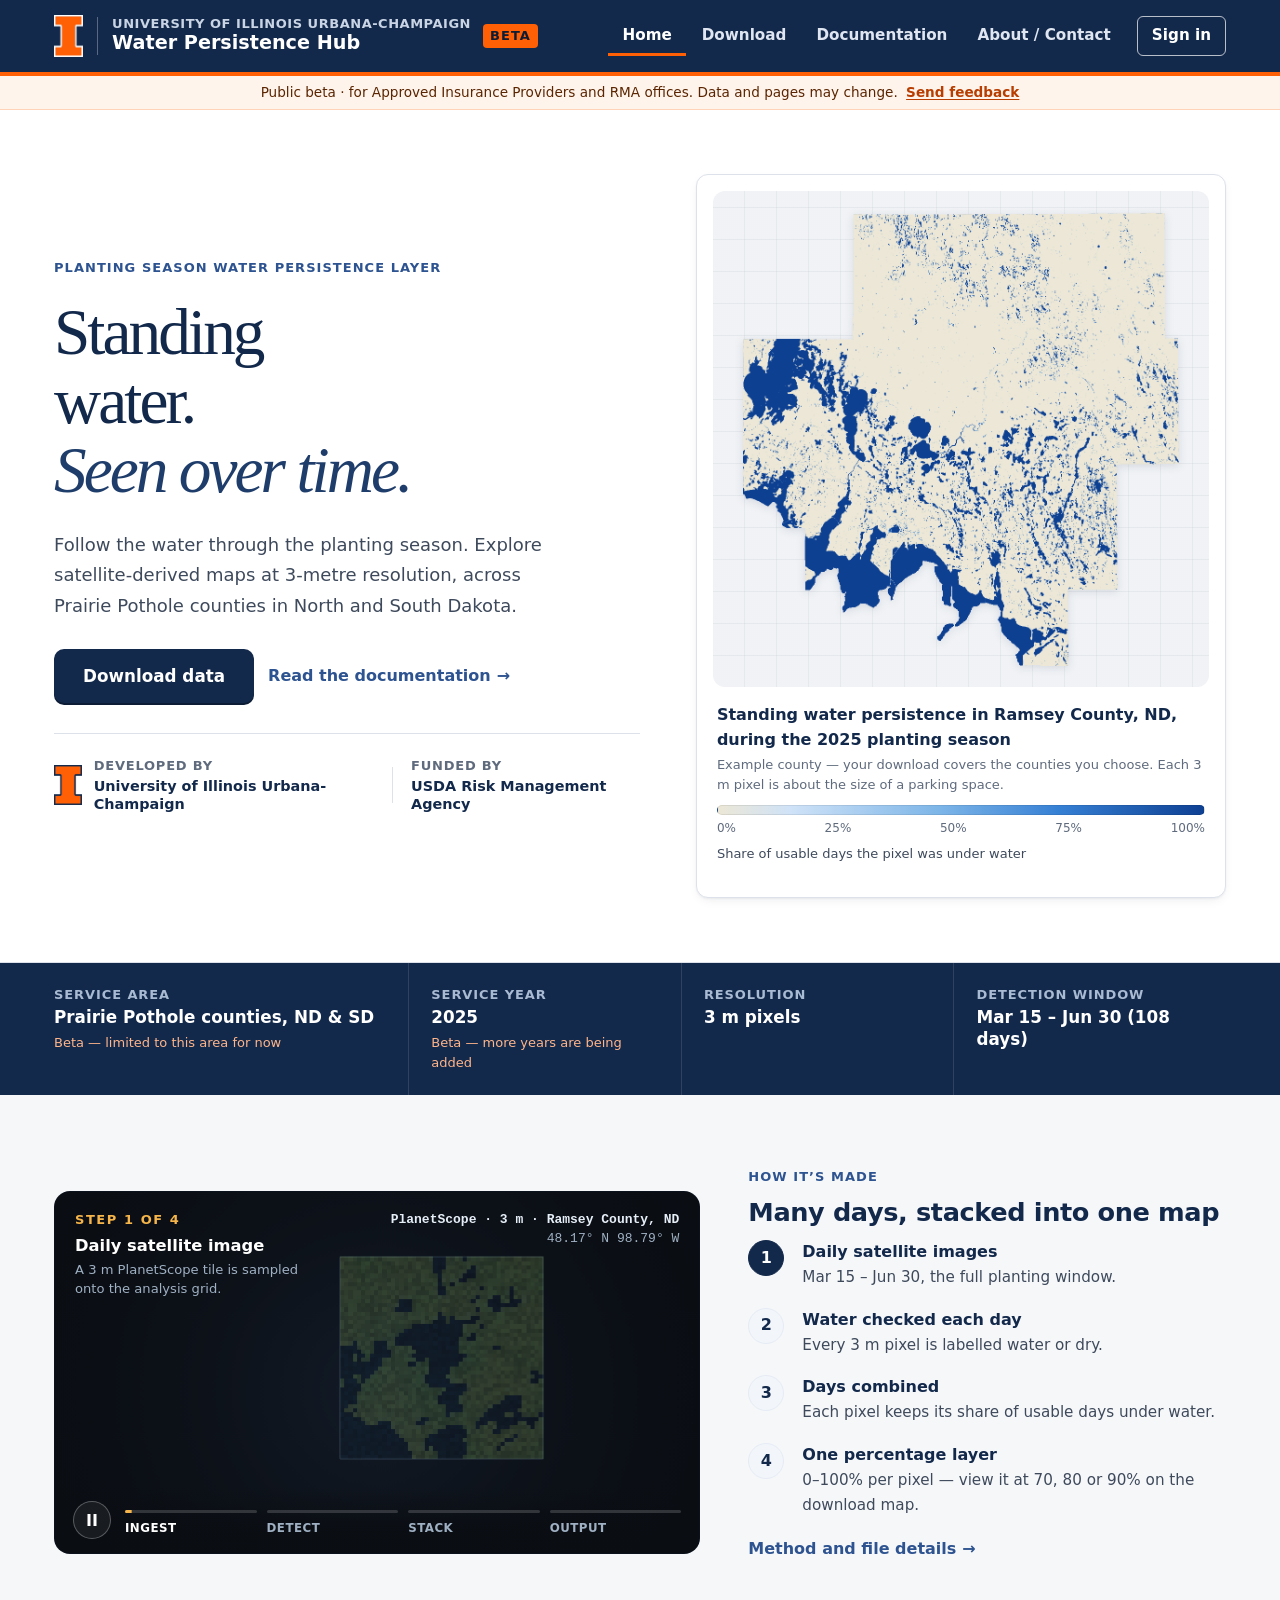
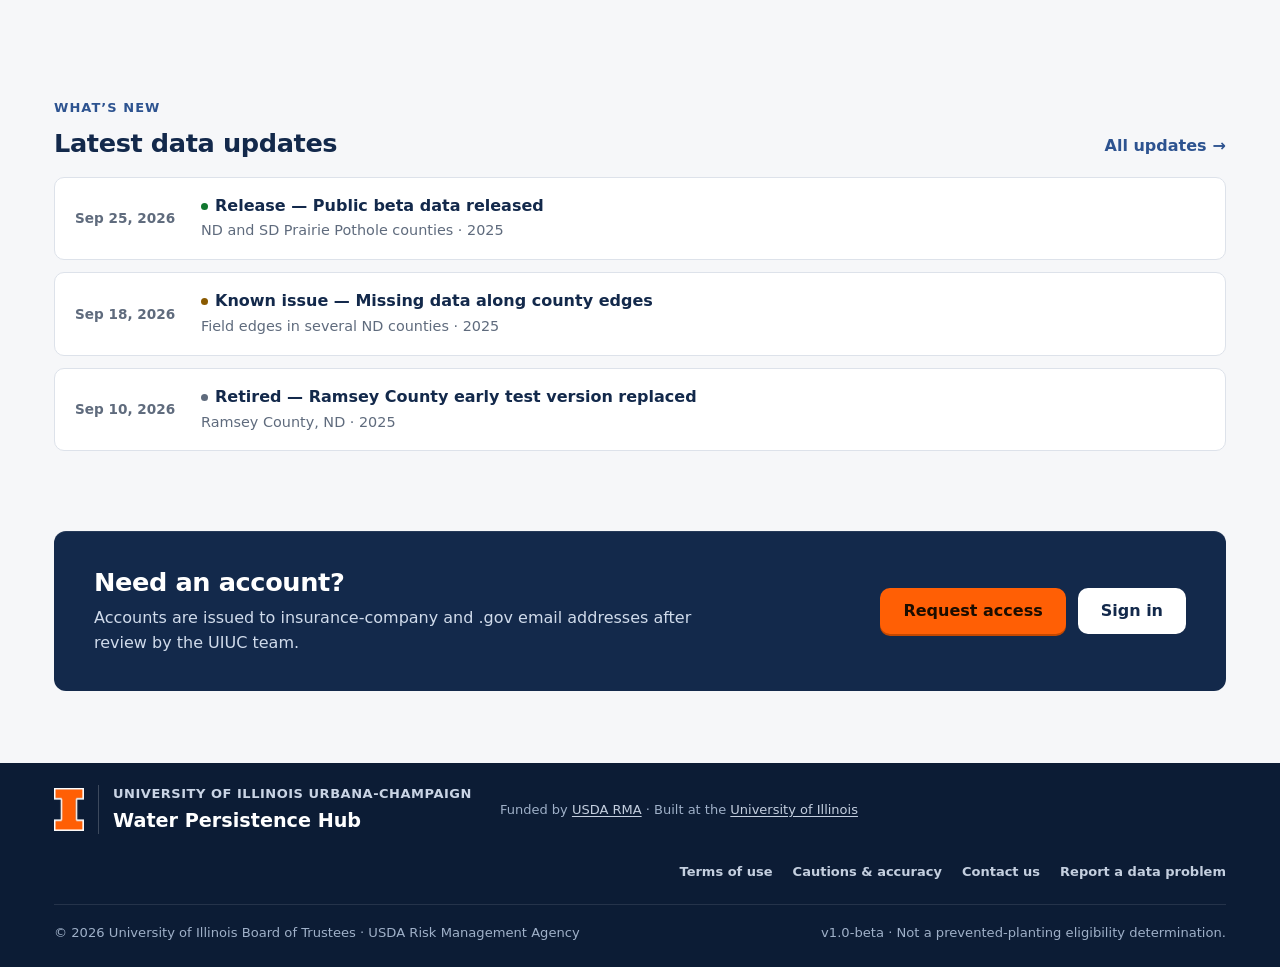
==== commit 46e81eb0: "Revise front end per Design Feedback v1 and polish pass - Data model: 0-100% share of usable days un" ====
--- a/index.html
+++ b/index.html
@@ -44,20 +44,15 @@
             <div class="sample-img">
               <img src="assets/img/ramsey_sample.png" width="937" height="972"
                    alt="Map of Ramsey County, North Dakota, showing standing water in blue across a tan field background. Large lakes lie along the southern and western edges, with thousands of small potholes scattered across the county.">
-              <span class="lens-marker" style="left:82.3%;top:58.9%" aria-hidden="true"></span>
-            </div>
-            <div class="zoom-lens">
-              <img src="assets/img/ramsey_detail.png" width="432" height="432" alt="Close-up of a 1.3 km square at full 3 m resolution, showing individual wetland potholes and their edges at each persistence cutoff.">
-              <span>3 m detail</span>
             </div>
           </div>
           <figcaption>
-            <div><strong>Ramsey County, ND · 2025</strong><span class="small muted">Sample preview</span></div>
-            <div class="legend" aria-label="Legend">
-              <span><i style="background:#0e4092"></i>90%</span>
-              <span><i style="background:#3680d4"></i>80%</span>
-              <span><i style="background:#7eb6e8"></i>70%</span>
-              <span><i style="background:#ece7d6"></i>Dry</span>
+            <strong>Standing water persistence in Ramsey County, ND, during the 2025 planting season</strong>
+            <span class="sample-tagline">Example county — your download covers the counties you choose. Each 3 m pixel is about the size of a parking space.</span>
+            <div class="legend-bar" aria-label="Legend: share of usable days under water, 0 to 100 percent">
+              <div class="bar" role="img" aria-label="Colour scale from dry to fully under water"></div>
+              <div class="ticks"><span>0%</span><span>25%</span><span>50%</span><span>75%</span><span>100%</span></div>
+              <p class="cap">Share of usable days the pixel was under water</p>
             </div>
           </figcaption>
         </figure>
@@ -70,7 +65,9 @@
     <div class="wrap"><ul id="fact-strip"></ul></div>
   </section>
 
-  <!-- Explainer video (LAND-04). Set data-video-src when the video is supplied. -->
+  <!-- How it's made + why 3 m matters (H1, P10 option 2): one explanatory
+       section, not two — the resolution comparison is the second half of the
+       same "how this layer works" story, not a separate topic. -->
   <section class="section">
     <div class="wrap how">
       <!-- Explainer (LAND-04). Animated stand-in built from the Ramsey data; set data-video-src when the captioned video is supplied. -->
@@ -79,27 +76,12 @@
         <span class="eyebrow">How it’s made</span>
         <h2>Many days, stacked into one map</h2>
         <ol class="steps-list">
-          <li><div><strong>Daily satellite images</strong><span>Mid-March to late June.</span></div></li>
-          <li><div><strong>Water detected each day</strong><span>Every 3 m pixel is labelled water or dry.</span></div></li>
-          <li><div><strong>Days stacked</strong><span>The share of clear days under water sets the persistence cutoff.</span></div></li>
+          <li><div><strong>Daily satellite images</strong><span>Mar 15 – Jun 30, the full planting window.</span></div></li>
+          <li><div><strong>Water checked each day</strong><span>Every 3 m pixel is labelled water or dry.</span></div></li>
+          <li><div><strong>Days combined</strong><span>Each pixel keeps its share of usable days under water.</span></div></li>
+          <li><div><strong>One percentage layer</strong><span>0–100% per pixel — view it at 70, 80 or 90% on the download map.</span></div></li>
         </ol>
         <p style="margin-top:20px"><a class="link-arrow" href="docs-formats.html">Method and file details</a></p>
-      </div>
-    </div>
-  </section>
-
-  <!-- Accuracy + the eligibility boundary -->
-  <section class="section-tight" style="padding-top:0">
-    <div class="wrap">
-      <div class="section-head">
-        <span class="eyebrow">Field validated</span>
-        <h2>Checked against 884 field photos</h2>
-        <p>Field photographs from Ramsey County, ND, compared with the nearest-date detection. Other counties may differ.</p>
-      </div>
-      <div class="metric-row" id="metrics"></div>
-      <div class="callout callout-warn" style="margin-top:20px">
-        <p><strong>Evidence of field conditions — not an eligibility decision.</strong>
-        This layer is not a prevented-planting eligibility determination. <a href="docs-cautions.html">Read the cautions</a></p>
       </div>
     </div>
   </section>
@@ -148,21 +130,17 @@
 <script>
   // Fact strip
   document.getElementById("fact-strip").innerHTML = HUB.facts.map(f =>
-    `<li><div><span class="k">${f.k}</span><span class="v">${f.v}</span></div></li>`).join("");
+    `<li><div><span class="k">${f.k}</span><span class="v">${f.v}</span>${f.note ? `<span class="fact-note">${f.note}</span>` : ""}</div></li>`).join("");
 
-  // Metrics
-  const M = HUB.metrics;
-  document.getElementById("metrics").innerHTML = [["Precision", M.precision], ["Recall", M.recall], ["F1 score", M.f1], ["Accuracy", M.accuracy]]
-    .map(([k, v]) => `<div class="metric"><div class="k">${k}</div><div class="v">${v.toFixed(3)}</div>
-      <div class="bar" role="img" aria-label="${k} ${v.toFixed(3)} out of 1"><i style="width:${v * 100}%"></i></div></div>`).join("");
-
-  // What's new — first three notices
-  const badge = { release: '<span class="badge badge-good badge-dot">Release</span>', issue: '<span class="badge badge-warn badge-dot">Known issue</span>', retired: '<span class="badge badge-muted badge-dot">Retired</span>' };
-  document.getElementById("whats-new").innerHTML = HUB.notices.slice(0, 3).map(n =>
-    `<li><a class="news-item" href="docs-updates.html#${n.id}">
+  // What's new — first three notices, category label leading each title (H8).
+  // The small status badges shrink to a coloured dot once the label leads (P8).
+  const cat = { release: ["Release", "good"], issue: ["Known issue", "warn"], retired: ["Retired", "muted"] };
+  document.getElementById("whats-new").innerHTML = HUB.notices.slice(0, 3).map(n => {
+    const [label, tone] = cat[n.type];
+    return `<li><a class="news-item" href="docs-updates.html#${n.id}">
       <time datetime="${n.date}">${HUB.formatDate(n.date)}</time>
-      <div><strong>${n.title}</strong><span class="muted">${n.affects}</span></div>
-      ${badge[n.type]}</a></li>`).join("");
+      <div><strong><span class="badge-dot badge-dot-${tone}"></span>${label} — ${n.title}</strong><span class="muted">${n.affects}</span></div></a></li>`;
+  }).join("");
 
   // The "How it's made" steps follow the animation's phases 1–3.
   const stepItems = document.querySelectorAll(".steps-list li");
--- a/css/hub.css
+++ b/css/hub.css
@@ -41,14 +41,16 @@
   --radius-sm: 6px;
   --radius:    10px;
   --radius-lg: 16px;
-  --shadow-sm: 0 1px 2px rgba(16, 32, 60, .06);
-  --shadow:    0 1px 3px rgba(16, 32, 60, .08), 0 6px 20px rgba(16, 32, 60, .06);
-  --shadow-lg: 0 10px 40px rgba(16, 32, 60, .16);
+  --shadow-sm: 0 1px 2px rgba(16, 32, 60, .05);
+  --shadow:    0 1px 2px rgba(16, 32, 60, .05), 0 4px 12px -4px rgba(16, 32, 60, .10);
+  --shadow-lg: 0 1px 2px rgba(16, 32, 60, .06), 0 12px 28px -10px rgba(16, 32, 60, .22);
+  --ease:      cubic-bezier(.2, .7, .2, 1);
+  --dur:       160ms;
 
   --font: "Segoe UI", system-ui, -apple-system, "Helvetica Neue", Arial, sans-serif;
   --mono: "Cascadia Code", Consolas, "SFMono-Regular", Menlo, monospace;
 
-  --wrap: 1180px;
+  --wrap: 1220px;
   --header-h: 72px;
 }
 
@@ -86,7 +88,7 @@
 .skip-link:focus { top: 12px; color: #fff; }
 .muted { color: var(--ink-3); }
 .small { font-size: .875rem; }
-.eyebrow { font-size: .78rem; font-weight: 700; letter-spacing: .08em; text-transform: uppercase; color: var(--orange-700); margin-bottom: .6rem; display: block; }
+.eyebrow { font-size: .8125rem; font-weight: 700; letter-spacing: .08em; text-transform: uppercase; color: var(--navy-600); margin-bottom: .6rem; display: block; }
 
 /* ---------- Header (navy, Illinois Block I + school name) ---------- */
 .site-header { position: sticky; top: 0; z-index: 900; background: var(--navy-800); color: #fff; border-bottom: 4px solid var(--orange-500); }
@@ -95,9 +97,9 @@
 .brand:hover { color: #fff; }
 .block-i { width: auto; height: 42px; display: block; flex-shrink: 0; }
 .brand-text { display: flex; flex-direction: column; line-height: 1.15; padding-left: 14px; border-left: 1px solid rgba(255,255,255,.3); }
-.brand-school { font-size: .76rem; font-weight: 600; letter-spacing: .04em; text-transform: uppercase; color: #c9d4e5; }
+.brand-school { font-size: .8125rem; font-weight: 600; letter-spacing: .04em; text-transform: uppercase; color: #c9d4e5; }
 .brand-name { font-weight: 700; font-size: 1.2rem; color: #fff; }
-.beta-tag { font-size: .7rem; font-weight: 700; letter-spacing: .08em; text-transform: uppercase; color: var(--navy-900); background: var(--orange-500); border-radius: 4px; padding: 2px 7px; align-self: center; }
+.beta-tag { font-size: .8125rem; font-weight: 700; letter-spacing: .08em; text-transform: uppercase; color: var(--navy-900); background: var(--orange-500); border-radius: 4px; padding: 2px 7px; align-self: center; }
 .main-nav { margin-left: auto; }
 .main-nav ul { list-style: none; display: flex; gap: 2px; margin: 0; padding: 0; align-items: center; }
 .main-nav a, .nav-btn {
@@ -137,7 +139,7 @@
   .user-menu .menu .menu-head strong { color: #fff; }
 }
 @media (max-width: 560px) {
-  .brand-school { font-size: .62rem; }
+  .brand-school { font-size: .8125rem; }
   .brand-name { font-size: 1rem; }
   .block-i { height: 34px; }
   .brand { gap: 10px; }
@@ -196,14 +198,14 @@
 .callout-good { background: var(--good-bg); border-color: #bfe3c9; border-left-color: var(--good); color: #0b4d1f; }
 .callout-good svg { color: var(--good); }
 
-.badge { display: inline-flex; align-items: center; gap: 5px; font-size: .75rem; font-weight: 650; padding: 2px 9px; border-radius: 999px; background: var(--navy-50); color: var(--navy-700); border: 1px solid var(--navy-100); white-space: nowrap; }
+.badge { display: inline-flex; align-items: center; gap: 5px; font-size: .8125rem; font-weight: 650; padding: 2px 9px; border-radius: 999px; background: var(--navy-50); color: var(--navy-700); border: 1px solid var(--navy-100); white-space: nowrap; }
 .badge-good { background: var(--good-bg); color: var(--good); border-color: #bfe3c9; }
 .badge-warn { background: var(--warn-bg); color: var(--warn); border-color: #f3dc9f; }
 .badge-bad  { background: var(--bad-bg); color: var(--bad); border-color: #f1c6c1; }
 .badge-muted { background: #f1f3f6; color: var(--ink-3); border-color: var(--line); }
 .badge-dot::before { content: ""; width: 7px; height: 7px; border-radius: 50%; background: currentColor; }
 
-.sample-tag { display: inline-flex; gap: 6px; align-items: center; font-size: .75rem; font-weight: 600; color: var(--warn); background: var(--warn-bg); border: 1px dashed #e0c062; border-radius: 6px; padding: 3px 9px; }
+.sample-tag { display: inline-flex; gap: 6px; align-items: center; font-size: .8125rem; font-weight: 600; color: var(--warn); background: var(--warn-bg); border: 1px dashed #e0c062; border-radius: 6px; padding: 3px 9px; }
 
 /* ---------- Forms ---------- */
 .field { margin-bottom: 18px; }
@@ -229,18 +231,24 @@
 .site-footer { background: var(--navy-900); color: #c4cfdf; margin-top: 0; font-size: .92rem; }
 .site-footer a { color: #fff; }
 .site-footer .brand .brand-text { border-color: rgba(255,255,255,.2); }
-.footer-top { display: grid; grid-template-columns: 1.4fr 1fr 1fr 1fr; gap: 32px; padding: 48px 0 36px; }
-.footer-top h4 { color: #fff; font-size: .82rem; letter-spacing: .08em; text-transform: uppercase; margin-bottom: 12px; }
-.footer-top ul { list-style: none; margin: 0; padding: 0; display: grid; gap: 8px; }
-.footer-top ul a { color: #c4cfdf; text-decoration: none; }
-.footer-top ul a:hover { color: #fff; text-decoration: underline; }
+/* Slim two-row footer (G6–G8): logo + one credit line + 4 links, then the
+   copyright/version/disclaimer line. ~120px tall instead of ~320px. */
+.footer-row { display: flex; align-items: center; gap: 28px; padding: 22px 0; flex-wrap: wrap; }
+.footer-row .brand { flex-shrink: 0; }
+.footer-row p { margin: 0; font-size: .8125rem; color: #9fb0c8; }
+.footer-row p a { color: #c4cfdf; }
+.footer-row p a:hover { color: #fff; }
+.footer-row nav { margin-left: auto; display: flex; gap: 20px; flex-wrap: wrap; }
+.footer-row nav a { color: #c4cfdf; text-decoration: none; font-size: .8125rem; font-weight: 600; }
+.footer-row nav a:hover { color: #fff; text-decoration: underline; }
+@media (max-width: 760px) { .footer-row { flex-direction: column; align-items: flex-start; gap: 12px; } .footer-row nav { margin-left: 0; } }
 .funders { display: flex; gap: 14px; flex-wrap: wrap; margin-top: 16px; }
 .funder-mark { display: inline-flex; align-items: center; gap: 10px; background: rgba(255,255,255,.06); border: 1px solid rgba(255,255,255,.12); border-radius: 10px; padding: 10px 14px; text-decoration: none; color: #fff; }
 .funder-mark:hover { background: rgba(255,255,255,.1); color: #fff; }
 .funder-mark .fm-logo { font-weight: 800; letter-spacing: .02em; font-size: 1rem; }
-.funder-mark .fm-role { font-size: .72rem; color: #9fb0c8; display: block; line-height: 1.2; }
-.fm-usda { background: #fff; color: #005440; border-radius: 5px; padding: 2px 6px; font-size: .78rem; font-weight: 800; }
-.fm-illinois { background: var(--orange-500); color: var(--navy-900); border-radius: 5px; padding: 2px 6px; font-size: .78rem; font-weight: 800; }
+.funder-mark .fm-role { font-size: .8125rem; color: #9fb0c8; display: block; line-height: 1.2; }
+.fm-usda { background: #fff; color: #005440; border-radius: 5px; padding: 2px 6px; font-size: .8125rem; font-weight: 800; }
+.fm-illinois { background: var(--orange-500); color: var(--navy-900); border-radius: 5px; padding: 2px 6px; font-size: .8125rem; font-weight: 800; }
 .footer-bottom { border-top: 1px solid rgba(255,255,255,.1); padding: 18px 0 24px; display: flex; justify-content: space-between; gap: 16px; flex-wrap: wrap; font-size: .82rem; color: #9fb0c8; }
 @media (max-width: 860px) { .footer-top { grid-template-columns: 1fr 1fr; } }
 @media (max-width: 520px) { .footer-top { grid-template-columns: 1fr; } }
@@ -257,8 +265,7 @@
    ========================================================================= */
 .hero { position: relative; overflow: hidden; background: #fff; border-bottom: 1px solid var(--line); }
 .hero::before { content: ""; position: absolute; inset: 0; background:
-    radial-gradient(800px 400px at 85% 10%, rgba(31,111,209,.08), transparent 60%),
-    radial-gradient(600px 300px at 0% 100%, rgba(255,95,5,.05), transparent 60%); pointer-events: none; }
+    none; pointer-events: none; }
 .hero .wrap { position: relative; display: grid; grid-template-columns: 1.05fr .95fr; gap: 56px; align-items: center; padding-top: 64px; padding-bottom: 64px; }
 .hero h1 { margin-bottom: .45em; font-size: clamp(2rem, 3.2vw, 2.65rem); }
 .hero h1 em { font-style: normal; color: var(--water-600); }
@@ -268,7 +275,7 @@
 .hero-who svg { width: 18px; height: 18px; color: var(--navy-600); flex-shrink: 0; margin-top: 2px; }
 @media (max-width: 960px) { .hero .wrap { grid-template-columns: 1fr; gap: 36px; padding-top: 40px; } }
 
-.sample-card { position: relative; background: #fff; border: 1px solid var(--line); border-radius: 20px; box-shadow: var(--shadow-lg); padding: 16px; }
+.sample-card { position: relative; background: #fff; border: 1px solid var(--line); border-radius: 12px; box-shadow: var(--shadow); padding: 16px; }
 .sample-card figure { margin: 0; }
 .sample-map { position: relative; aspect-ratio: 1 / 1; border-radius: 12px; overflow: hidden; background:
     linear-gradient(0deg, rgba(19,41,75,.03), rgba(19,41,75,.03)),
@@ -276,23 +283,27 @@
     repeating-linear-gradient(90deg, transparent 0 31px, rgba(19,41,75,.05) 31px 32px), #f8f9fb; display: grid; place-items: center; }
 .sample-img { position: relative; width: 88%; }
 .sample-img > img { display: block; width: 100%; height: auto; filter: drop-shadow(0 2px 4px rgba(19,41,75,.12)); }
-.lens-marker { position: absolute; width: 4%; aspect-ratio: 1; border: 2px solid var(--orange-500); border-radius: 2px; box-shadow: 0 0 0 2px #fff; transform: translate(-50%, -50%); }
-.zoom-lens { position: absolute; right: 12px; bottom: 12px; width: 36%; aspect-ratio: 1; border-radius: 10px; border: 3px solid #fff; outline: 2px solid var(--orange-500); box-shadow: var(--shadow-lg); overflow: hidden; background: var(--field); }
-.zoom-lens img { display: block; width: 100%; height: 100%; image-rendering: pixelated; }
-.zoom-lens span { position: absolute; left: 6px; top: 6px; background: rgba(12,28,53,.85); color: #fff; font-size: .7rem; font-weight: 600; padding: 2px 7px; border-radius: 4px; }
-.sample-card figcaption { display: flex; justify-content: space-between; align-items: center; gap: 12px; padding: 14px 4px 2px; flex-wrap: wrap; }
-.sample-card figcaption strong { color: var(--navy-800); display: block; font-size: .98rem; }
-.legend { display: flex; gap: 14px; flex-wrap: wrap; font-size: .82rem; color: var(--ink-2); }
-.legend span { display: inline-flex; align-items: center; gap: 6px; }
-.legend i { width: 14px; height: 14px; border-radius: 3px; display: inline-block; border: 1px solid rgba(0,0,0,.08); }
+.sample-card figcaption { padding: 14px 4px 2px; }
+.sample-card figcaption strong { color: var(--navy-800); display: block; font-size: 1rem; margin-bottom: 2px; }
+.sample-tagline { display: block; font-size: .8125rem; color: var(--ink-3); }
+/* Continuous 0–100% legend (P1): the raster is a percentage, not three files. */
+.legend-bar { margin-top: 10px; }
+.legend-bar .bar { height: 10px; border-radius: 5px; background: linear-gradient(90deg, #ece7d6 0%, #cfe2f7 15%, #7eb6e8 45%, #3680d4 70%, #0e4092 100%); border: 1px solid rgba(0,0,0,.08); }
+.legend-bar .ticks { display: flex; justify-content: space-between; font-size: .75rem; color: var(--ink-3); margin-top: 4px; }
+.legend-bar .cap { font-size: .8125rem; color: var(--ink-2); margin-top: 6px; }
 
 .facts { background: var(--navy-800); color: #fff; }
-.facts ul { list-style: none; margin: 0; padding: 0; display: grid; grid-template-columns: 1.3fr repeat(4, 1fr); }
+.facts ul { list-style: none; margin: 0; padding: 0; display: grid; grid-template-columns: 1.3fr repeat(3, 1fr); }
 .facts li { padding: 22px 22px; border-left: 1px solid rgba(255,255,255,.12); display: flex; gap: 12px; align-items: flex-start; }
 .facts li:first-child { border-left: 0; padding-left: 0; }
 .facts svg { width: 26px; height: 26px; color: var(--water-300); flex-shrink: 0; margin-top: 2px; }
-.facts .k { display: block; font-size: .74rem; font-weight: 600; letter-spacing: .07em; text-transform: uppercase; color: #a9bad3; }
+.facts .k { display: block; font-size: .8125rem; font-weight: 600; letter-spacing: .07em; text-transform: uppercase; color: #a9bad3; }
 .facts .v { display: block; font-size: 1.05rem; font-weight: 650; line-height: 1.3; margin-top: 2px; }
+.fact-note { display: block; font-size: .8125rem; color: #ffb58a; margin-top: 4px; font-weight: 500; } /* H2: flag limited beta coverage */
+.badge-dot-good, .badge-dot-warn, .badge-dot-muted { display: inline-block; width: 7px; height: 7px; border-radius: 50%; margin-right: 7px; vertical-align: middle; }
+.badge-dot-good { background: var(--good); }
+.badge-dot-warn { background: var(--warn); }
+.badge-dot-muted { background: var(--ink-3); }
 @media (max-width: 960px) {
   .facts ul { grid-template-columns: 1fr 1fr; }
   .facts li { border-left: 0; border-top: 1px solid rgba(255,255,255,.12); padding: 16px 0; }
@@ -347,7 +358,7 @@
 .news-item .muted { font-size: .9rem; }
 @media (max-width: 640px) { .news-item { grid-template-columns: 1fr; gap: 4px; } }
 
-.access-band { background: linear-gradient(120deg, var(--navy-800), var(--navy-700)); color: #fff; border-radius: 20px; padding: 36px 40px; display: grid; grid-template-columns: 1fr auto; gap: 24px; align-items: center; position: relative; overflow: hidden; }
+.access-band { background: var(--navy-800); box-shadow: inset 0 1px 0 rgba(255,255,255,.08); color: #fff; border-radius: 12px; padding: 36px 40px; display: grid; grid-template-columns: 1fr auto; gap: 24px; align-items: center; position: relative; overflow: hidden; }
 .access-band h2 { color: #fff; margin-bottom: .3em; }
 .access-band p { color: #d0dbeb; margin: 0; max-width: 640px; }
 .access-band .btn-secondary { border-color: transparent; }
@@ -380,7 +391,7 @@
 .combo-list li[aria-selected="true"], .combo-list li:hover { background: var(--navy-50); }
 .combo-list li[aria-disabled="true"] { color: var(--ink-3); cursor: not-allowed; }
 .combo-list li .tick { color: var(--good); font-weight: 700; }
-.combo-list .group { font-size: .72rem; font-weight: 700; text-transform: uppercase; letter-spacing: .08em; color: var(--ink-3); padding: 8px 10px 4px; cursor: default; }
+.combo-list .group { font-size: .8125rem; font-weight: 700; text-transform: uppercase; letter-spacing: .08em; color: var(--ink-3); padding: 8px 10px 4px; cursor: default; }
 .combo-list .group:hover { background: none; }
 .quick-row { display: flex; gap: 8px; margin-top: 10px; flex-wrap: wrap; }
 .chip-btn { display: inline-flex; align-items: center; gap: 6px; height: 32px; padding: 0 12px; border-radius: 999px; border: 1.5px solid var(--line); background: #fff; font: 600 .84rem var(--font); color: var(--navy-700); cursor: pointer; }
@@ -395,50 +406,62 @@
 
 .seg { display: grid; grid-template-columns: repeat(4, 1fr); gap: 8px; }
 .seg button { position: relative; height: 54px; border-radius: 10px; border: 1.5px solid var(--line); background: #fff; font: 700 1rem var(--font); color: var(--ink); cursor: pointer; display: flex; flex-direction: column; align-items: center; justify-content: center; line-height: 1.1; }
-.seg button small { font-size: .68rem; font-weight: 600; color: var(--ink-3); margin-top: 3px; }
+.seg button small { font-size: .8125rem; font-weight: 600; color: var(--ink-3); margin-top: 3px; }
 .seg button:hover:not(:disabled) { border-color: var(--navy-600); }
 .seg button[aria-pressed="true"] { border-color: var(--navy-800); background: var(--navy-800); color: #fff; }
 .seg button[aria-pressed="true"] small { color: #c4cfdf; }
 .seg button:disabled { background: repeating-linear-gradient(135deg, #f6f7f9 0 6px, #eff1f4 6px 12px); color: #8a93a2; cursor: not-allowed; }
 
-.window-card { border: 1.5px solid var(--navy-800); border-radius: 10px; padding: 12px 14px; background: var(--navy-50); }
-.window-card .row { display: flex; justify-content: space-between; align-items: center; gap: 10px; }
-.window-card strong { color: var(--navy-800); }
-.timeline { position: relative; height: 26px; margin-top: 12px; }
-.timeline .track { position: absolute; left: 0; right: 0; top: 8px; height: 8px; border-radius: 4px; background: #dfe4ec; }
-.timeline .range { position: absolute; top: 8px; height: 8px; border-radius: 4px; background: var(--water-600); }
-.timeline .ticks { position: absolute; left: 0; right: 0; top: 18px; display: flex; justify-content: space-between; font-size: .7rem; color: var(--ink-3); font-weight: 600; }
-.subwin { margin-top: 10px; font-size: .84rem; color: var(--ink-3); display: flex; gap: 8px; align-items: flex-start; }
-.subwin svg { width: 16px; height: 16px; flex-shrink: 0; margin-top: 2px; }
-
-.cutoffs { display: grid; gap: 8px; }
-.cutoff { display: grid; grid-template-columns: 22px 1fr auto; gap: 12px; align-items: center; padding: 12px 14px; border: 1.5px solid var(--line); border-radius: 10px; cursor: pointer; background: #fff; transition: border-color .15s, background .15s; }
-.cutoff:hover { border-color: var(--navy-600); }
-.cutoff input { width: 18px; height: 18px; accent-color: var(--navy-800); margin: 0; }
-.cutoff .t { font-weight: 700; color: var(--ink); display: flex; align-items: center; gap: 8px; }
-.cutoff .d { font-size: .84rem; color: var(--ink-2); line-height: 1.4; margin-top: 2px; }
-.cutoff .swatch { width: 34px; height: 34px; border-radius: 8px; display: grid; place-items: center; }
-.cutoff:has(input:checked) { border-color: var(--navy-800); background: var(--navy-50); box-shadow: inset 0 0 0 1px var(--navy-800); }
+/* Step 1: counties (H14–H16, D12) */
+.step-hint { font-weight: 500; font-size: .8125rem; color: var(--ink-3); text-transform: none; letter-spacing: 0; }
+.selected-panel { background: var(--navy-50); border: 1px solid var(--navy-100); border-radius: 10px; padding: 12px 14px; margin-top: 10px; }
+.selected-panel-head { display: flex; justify-content: space-between; align-items: center; gap: 10px; font-size: .8125rem; font-weight: 700; color: var(--navy-800); }
+.link-btn { background: none; border: 0; padding: 0; color: var(--ink-3); font: 600 .8125rem var(--font); cursor: pointer; text-decoration: underline; text-underline-offset: 2px; }
+.link-btn:hover { color: var(--bad); }
+
+/* Step 2: years (H17) */
+.year-grid { display: grid; grid-template-columns: repeat(auto-fit, minmax(84px, 1fr)); gap: 8px; }
+.year-opt { display: flex; flex-direction: column; align-items: center; justify-content: center; gap: 2px; height: 58px; border-radius: 10px; border: 1.5px solid var(--line); background: #fff; cursor: pointer; position: relative; }
+.year-opt input { position: absolute; inset: 0; margin: 0; opacity: 0; cursor: pointer; }
+.year-opt-y { font-weight: 700; font-size: 1rem; color: var(--ink); }
+.year-opt-s { font-size: .75rem; font-weight: 600; color: var(--ink-3); }
+.year-opt:has(input:checked) { border-color: var(--navy-800); background: var(--navy-800); }
+.year-opt:has(input:checked) .year-opt-y, .year-opt:has(input:checked) .year-opt-s { color: #fff; }
+.year-opt:has(input:checked) .year-opt-s { color: #c4cfdf; }
+.year-opt.is-disabled { background: repeating-linear-gradient(135deg, #f6f7f9 0 6px, #eff1f4 6px 12px); cursor: not-allowed; }
+.year-opt.is-disabled .year-opt-y, .year-opt.is-disabled .year-opt-s { color: #8a93a2; }
+.year-opt:has(input:focus-visible) { outline: 3px solid var(--navy-600); outline-offset: 2px; }
+
+/* Step 3: planting window (H18, D11) */
+.window-options { display: grid; gap: 8px; }
+.window-opt { display: flex; align-items: flex-start; gap: 12px; padding: 12px 14px; border: 1.5px solid var(--line); border-radius: 10px; cursor: pointer; background: #fff; }
+.window-opt:hover { border-color: var(--navy-600); }
+.window-opt input { width: 18px; height: 18px; accent-color: var(--navy-800); margin-top: 2px; flex-shrink: 0; }
+.window-opt-t { font-weight: 700; color: var(--ink); display: flex; align-items: center; gap: 8px; }
+.window-opt-d { display: block; font-size: .8125rem; color: var(--ink-2); line-height: 1.4; margin-top: 2px; }
+.window-opt:has(input:checked) { border-color: var(--navy-800); background: var(--navy-50); box-shadow: inset 0 0 0 1px var(--navy-800); }
 
 .dl-summary { border-top: 1px solid var(--line); padding: 16px 24px 20px; background: #fbfcfd; box-shadow: 0 -8px 24px rgba(16,32,60,.05); }
 .summary-text { font-size: .98rem; font-weight: 600; color: var(--navy-800); margin-bottom: 10px; min-height: 1.5em; }
 .summary-text.empty { color: var(--ink-3); font-weight: 500; }
 .summary-stats { display: grid; grid-template-columns: repeat(3, 1fr); gap: 8px; margin-bottom: 12px; }
 .summary-stats div { background: #fff; border: 1px solid var(--line); border-radius: 8px; padding: 6px 10px; }
-.summary-stats .k { font-size: .7rem; font-weight: 700; letter-spacing: .06em; text-transform: uppercase; color: var(--ink-3); display: block; }
+.summary-stats .k { font-size: .8125rem; font-weight: 700; letter-spacing: .06em; text-transform: uppercase; color: var(--ink-3); display: block; }
 .summary-stats .v { font-size: 1rem; font-weight: 700; color: var(--ink); font-variant-numeric: tabular-nums; }
 .route-note { font-size: .82rem; color: var(--ink-3); margin: 10px 0 0; display: flex; gap: 6px; align-items: flex-start; }
 .route-note svg { width: 15px; height: 15px; flex-shrink: 0; margin-top: 2px; }
 .summary-links { display: flex; justify-content: space-between; margin-top: 10px; gap: 10px; }
 .summary-links button { background: none; border: 0; padding: 0; color: var(--navy-600); font: 600 .84rem var(--font); cursor: pointer; display: inline-flex; gap: 5px; align-items: center; }
 .summary-links button:hover { text-decoration: underline; }
+.summary-links button:disabled { color: var(--ink-3); cursor: not-allowed; text-decoration: none; }
+.dl-warn { margin: 4px 0 14px; }
 .summary-links svg { width: 15px; height: 15px; }
 
 .dl-map-wrap { position: relative; min-width: 0; }
 #map { position: absolute; inset: 0; background: #eef2f7; }
 .map-card { position: absolute; z-index: 500; background: rgba(255,255,255,.97); border: 1px solid var(--line); border-radius: 12px; box-shadow: var(--shadow); }
 .map-legend { left: 16px; bottom: 16px; padding: 12px 14px; font-size: .82rem; }
-.map-legend h3 { font-size: .75rem; text-transform: uppercase; letter-spacing: .07em; color: var(--ink-3); margin: 0 0 8px; }
+.map-legend h3 { font-size: .8125rem; text-transform: uppercase; letter-spacing: .07em; color: var(--ink-3); margin: 0 0 8px; }
 .map-legend ul { list-style: none; margin: 0; padding: 0; display: grid; gap: 6px; }
 .map-legend li { display: flex; align-items: center; gap: 8px; color: var(--ink-2); }
 .map-legend i { width: 16px; height: 12px; border-radius: 3px; display: inline-block; }
@@ -448,8 +471,24 @@
 .map-tools svg { width: 18px; height: 18px; }
 .map-hint { left: 50%; top: 16px; transform: translateX(-50%); padding: 8px 14px; font-size: .86rem; color: var(--ink-2); display: flex; align-items: center; gap: 8px; white-space: nowrap; }
 .map-hint svg { width: 16px; height: 16px; color: var(--navy-600); }
-.preview-toggle { right: 16px; bottom: 16px; padding: 10px 14px; font-size: .86rem; display: flex; gap: 10px; align-items: center; }
-.preview-toggle[hidden] { display: none; }
+
+/* Results-viewer toolbar (D13): the map doubles as a results preview once a
+   county is selected. Only Ramsey, ND 2025 has a real rendered preview in
+   this prototype — see REFINEMENT.md on feasibility for the rest. */
+.viewer-bar { position: absolute; left: 16px; right: 16px; top: 16px; z-index: 500; background: rgba(255,255,255,.97); border: 1px solid var(--line); border-radius: 12px; box-shadow: var(--shadow); padding: 10px 16px; display: flex; align-items: center; gap: 22px; flex-wrap: wrap; }
+.viewer-group { display: flex; align-items: center; gap: 8px; }
+.viewer-label { font-size: .75rem; font-weight: 700; letter-spacing: .05em; text-transform: uppercase; color: var(--ink-3); }
+.viewer-sub { font-size: .8125rem; color: var(--ink-3); }
+.viewer-step { width: 26px; height: 26px; border-radius: 50%; border: 1.5px solid var(--line); background: #fff; cursor: pointer; font-size: 1rem; line-height: 1; color: var(--navy-800); display: grid; place-items: center; }
+.viewer-step:hover:not(:disabled) { border-color: var(--navy-600); }
+.viewer-step:disabled { opacity: .4; cursor: default; }
+.viewer-select { height: 32px; border-radius: 7px; border: 1.5px solid var(--line); background: #fff; font: 600 .875rem var(--font); padding: 0 8px; color: var(--ink); }
+.viewer-seg { display: inline-flex; border: 1.5px solid var(--line); border-radius: 8px; overflow: hidden; }
+.viewer-seg button { border: 0; background: #fff; height: 30px; padding: 0 11px; font: 700 .8125rem var(--font); color: var(--ink-2); cursor: pointer; border-right: 1px solid var(--line); }
+.viewer-seg button:last-child { border-right: 0; }
+.viewer-seg button[aria-pressed="true"] { background: var(--navy-800); color: #fff; }
+.viewer-preview-tag { margin-left: auto; }
+@media (max-width: 900px) { .viewer-bar { gap: 14px; } .viewer-preview-tag { margin-left: 0; } }
 .leaflet-container { font-family: var(--font); background: #eef2f7; }
 .leaflet-tooltip.county-tip { background: var(--navy-900); color: #fff; border: 0; border-radius: 8px; padding: 7px 10px; font-size: .84rem; box-shadow: var(--shadow); }
 .leaflet-tooltip.county-tip::before { display: none; }
@@ -463,7 +502,7 @@
 .status-steps span { flex: 1; height: 6px; border-radius: 3px; background: #e3e7ee; }
 .status-steps span.on { background: var(--water-600); }
 .status-steps span.ok { background: var(--good); }
-.progress-label { font-size: .8rem; color: var(--ink-3); margin-top: 6px; display: flex; justify-content: space-between; }
+.progress-label { font-size: .8125rem; color: var(--ink-3); margin-top: 6px; display: flex; justify-content: space-between; }
 .spin { width: 16px; height: 16px; border: 2px solid var(--water-100); border-top-color: var(--water-600); border-radius: 50%; animation: spin .8s linear infinite; display: inline-block; }
 @keyframes spin { to { transform: rotate(360deg); } }
 
@@ -484,7 +523,7 @@
    ========================================================================= */
 .docs-layout { display: grid; grid-template-columns: 250px minmax(0, 1fr); gap: 48px; padding: 40px 24px 80px; }
 .docs-nav { position: sticky; top: calc(var(--header-h) + 24px); align-self: start; }
-.docs-nav h2 { font-size: .75rem; letter-spacing: .08em; text-transform: uppercase; color: var(--ink-3); margin-bottom: 10px; }
+.docs-nav h2 { font-size: .8125rem; letter-spacing: .08em; text-transform: uppercase; color: var(--ink-3); margin-bottom: 10px; }
 .docs-nav ul { list-style: none; margin: 0 0 24px; padding: 0; display: grid; gap: 2px; }
 .docs-nav a { display: flex; align-items: center; gap: 10px; padding: 9px 12px; border-radius: 8px; color: var(--ink-2); text-decoration: none; font-weight: 600; font-size: .95rem; border-left: 3px solid transparent; }
 .docs-nav a svg { width: 18px; height: 18px; color: var(--ink-3); }
@@ -548,9 +587,15 @@
 .doc-card:hover { border-color: var(--navy-600); box-shadow: var(--shadow); transform: translateY(-1px); color: inherit; }
 .doc-card .ic { width: 46px; height: 46px; border-radius: 12px; background: var(--navy-50); color: var(--navy-700); display: grid; place-items: center; flex-shrink: 0; }
 .doc-card .ic svg { width: 24px; height: 24px; }
-.doc-card h3 { margin: 2px 0 4px; }
+.doc-card h3 { margin: 2px 0 4px; display: flex; align-items: center; gap: 8px; flex-wrap: wrap; }
 .doc-card p { margin: 0; color: var(--ink-2); font-size: .94rem; }
 @media (max-width: 700px) { .doc-cards { grid-template-columns: 1fr; } }
+
+/* C1: a visibly lighter block than the doc-card grid above it */
+.docs-help-row { margin-top: 32px; padding-top: 24px; border-top: 1px solid var(--line); }
+.docs-help-row .eyebrow { margin-bottom: 14px; }
+.about-lede { max-width: 760px; font-size: 1.05rem; color: var(--ink-2); line-height: 1.7; }
+.docs-help-row h3 { font-size: 1.02rem; margin-bottom: 4px; }
 
 /* =========================================================================
    Auth / forms pages
@@ -581,7 +626,7 @@
 @media (max-width: 620px) { .form-row { grid-template-columns: 1fr; } }
 .timeline-steps { list-style: none; margin: 0; padding: 0; display: grid; gap: 14px; }
 .timeline-steps li { display: grid; grid-template-columns: 30px 1fr; gap: 10px; font-size: .92rem; }
-.timeline-steps li b { width: 26px; height: 26px; border-radius: 50%; background: var(--navy-50); color: var(--navy-700); display: grid; place-items: center; font-size: .8rem; border: 1.5px solid var(--navy-100); }
+.timeline-steps li b { width: 26px; height: 26px; border-radius: 50%; background: var(--navy-50); color: var(--navy-700); display: grid; place-items: center; font-size: .8125rem; border: 1.5px solid var(--navy-100); }
 .timeline-steps strong { display: block; color: var(--ink); }
 .timeline-steps span { color: var(--ink-3); }
 
@@ -604,7 +649,7 @@
    ========================================================================= */
 .table-wrap { overflow-x: auto; }
 table.data { width: 100%; border-collapse: collapse; font-size: .9rem; }
-table.data th { text-align: left; font-size: .76rem; letter-spacing: .05em; text-transform: uppercase; color: var(--ink-3); font-weight: 700; padding: 10px 14px; border-bottom: 1px solid var(--line); background: #fbfcfd; white-space: nowrap; }
+table.data th { text-align: left; font-size: .8125rem; letter-spacing: .05em; text-transform: uppercase; color: var(--ink-3); font-weight: 700; padding: 10px 14px; border-bottom: 1px solid var(--line); background: #fbfcfd; white-space: nowrap; }
 table.data td { padding: 12px 14px; border-bottom: 1px solid var(--line-2); vertical-align: middle; }
 table.data tr:last-child td { border-bottom: 0; }
 table.data tbody tr:hover { background: #fafbfd; }
@@ -621,14 +666,14 @@
    ========================================================================= */
 .admin-shell { display: grid; grid-template-columns: 240px minmax(0, 1fr); min-height: calc(100vh - var(--header-h) - 36px); }
 .admin-side { background: #fff; border-right: 1px solid var(--line); padding: 22px 14px; }
-.admin-side h2 { font-size: .72rem; letter-spacing: .09em; text-transform: uppercase; color: var(--ink-3); padding: 0 10px; margin: 0 0 10px; }
+.admin-side h2 { font-size: .8125rem; letter-spacing: .09em; text-transform: uppercase; color: var(--ink-3); padding: 0 10px; margin: 0 0 10px; }
 .admin-side ul { list-style: none; margin: 0 0 24px; padding: 0; display: grid; gap: 2px; }
 .admin-side button { width: 100%; display: flex; align-items: center; gap: 10px; padding: 10px 12px; border-radius: 8px; border: 0; background: none; font: 600 .93rem var(--font); color: var(--ink-2); cursor: pointer; text-align: left; }
 .admin-side button svg { width: 18px; height: 18px; color: var(--ink-3); }
 .admin-side button:hover { background: var(--navy-50); color: var(--navy-800); }
 .admin-side button[aria-selected="true"] { background: var(--navy-800); color: #fff; }
 .admin-side button[aria-selected="true"] svg { color: #fff; }
-.admin-side .count { margin-left: auto; background: var(--orange-500); color: #1b0d00; font-size: .72rem; border-radius: 999px; padding: 1px 8px; font-weight: 700; }
+.admin-side .count { margin-left: auto; background: var(--orange-500); color: #1b0d00; font-size: .8125rem; border-radius: 999px; padding: 1px 8px; font-weight: 700; }
 .admin-main { padding: 28px 32px 60px; min-width: 0; }
 .admin-top { display: flex; align-items: flex-end; justify-content: space-between; gap: 16px; margin-bottom: 22px; flex-wrap: wrap; }
 .admin-top h1 { font-size: 1.6rem; margin: 0; }
@@ -653,14 +698,14 @@
 .chart-card.span-2 { grid-column: 1 / -1; }
 .chart-body { padding: 14px 22px 18px; position: relative; }
 .chart-body svg { display: block; width: 100%; height: auto; overflow: visible; }
-.chart-tip { position: absolute; pointer-events: none; background: var(--navy-900); color: #fff; padding: 7px 10px; border-radius: 8px; font-size: .8rem; box-shadow: var(--shadow); opacity: 0; transition: opacity .1s; white-space: nowrap; z-index: 5; }
+.chart-tip { position: absolute; pointer-events: none; background: var(--navy-900); color: #fff; padding: 7px 10px; border-radius: 8px; font-size: .8125rem; box-shadow: var(--shadow); opacity: 0; transition: opacity .1s; white-space: nowrap; z-index: 5; }
 .chart-tip b { display: block; font-size: .9rem; }
 .table-toggle { font-size: .82rem; }
 .funnel-row { display: grid; grid-template-columns: 170px 1fr 70px; gap: 12px; align-items: center; margin-bottom: 12px; font-size: .9rem; }
 .funnel-row .bar-track { height: 22px; background: #f1f3f6; border-radius: 0 4px 4px 0; }
 .funnel-row .bar-fill { height: 100%; border-radius: 0 4px 4px 0; }
 .funnel-row .num { text-align: right; font-weight: 700; font-variant-numeric: tabular-nums; }
-.funnel-row .drop { grid-column: 2 / 4; font-size: .78rem; color: var(--ink-3); margin-top: -8px; }
+.funnel-row .drop { grid-column: 2 / 4; font-size: .8125rem; color: var(--ink-3); margin-top: -8px; }
 .domain-list { list-style: none; margin: 0; padding: 0; }
 .domain-list li { display: flex; align-items: center; gap: 12px; padding: 11px 22px; border-bottom: 1px solid var(--line-2); font-size: .93rem; }
 .domain-list li code { background: none; border: 0; padding: 0; font-size: .92rem; color: var(--ink); font-weight: 600; }
@@ -695,6 +740,6 @@
 .credit { display: flex; align-items: center; gap: 12px; text-decoration: none; color: var(--ink); }
 .credit:hover .credit-name { text-decoration: underline; }
 .credit img { height: 40px; width: auto; }
-.credit-role { display: block; font-size: .72rem; font-weight: 600; letter-spacing: .06em; text-transform: uppercase; color: var(--ink-3); }
+.credit-role { display: block; font-size: .8125rem; font-weight: 600; letter-spacing: .06em; text-transform: uppercase; color: var(--ink-3); }
 .credit-name { display: block; font-weight: 700; color: var(--navy-800); font-size: .9rem; line-height: 1.3; }
 .credit-sep { width: 1px; height: 36px; background: var(--line); }
--- a/css/refinement.css
+++ b/css/refinement.css
@@ -27,7 +27,7 @@
 .inline-status:empty { display: none; }
 .inline-status.error { color: var(--bad); padding: 10px 14px; background: var(--bad-bg); border-radius: 8px; }
 .inline-status.good { color: #0b4d1f; padding: 10px 14px; background: var(--good-bg); border-radius: 8px; }
-.prototype-note { font-size: .8rem; color: var(--ink-3); line-height: 1.5; }
+.prototype-note { font-size: .8125rem; color: var(--ink-3); line-height: 1.5; }
 .empty-state { padding: 40px 24px; text-align: center; }
 .form-result { padding: 40px; }
 .form-result-note { margin-top: 16px; }
@@ -42,7 +42,7 @@
 table.data caption { text-align: left; padding: 12px 14px; color: var(--ink-3); font-size: .875rem; }
 
 /* ---------- Home hero headline (serif display, as in the Codex draft) ---------- */
-:root { --editorial: "Iowan Old Style", "Palatino Linotype", "Book Antiqua", Georgia, serif; }
+:root { --editorial: Georgia, "Palatino Linotype", "Book Antiqua", serif; } /* Georgia renders the same on Windows and macOS (G2) */
 body[data-page="home"] .hero h1 { font: 400 clamp(2.75rem, 5.1vw, 4.4rem)/1.06 var(--editorial); letter-spacing: -.045em; max-width: 11ch; margin: 20px 0 24px; text-wrap: balance; }
 body[data-page="home"] .hero h1 em { display: block; font-style: italic; color: var(--navy-700); }
 body[data-page="home"] .hero-lede { font-size: 1.125rem; line-height: 1.7; max-width: 45ch; }
@@ -55,11 +55,9 @@
 .nav-toggle { width: auto; flex: 0 0 auto; }
 .user-menu .menu { top: 49px; }
 .user-menu .menu a, .user-menu .menu button { min-height: 40px; }
-.footer-top a { display: inline-block; padding-block: 3px; }
-.footer-top > div { min-width: 0; }
-.footer-top .brand { display: flex; align-items: center; gap: 14px; padding-block: 0; }
-.footer-top .block-i { width: 30px; height: 44px; flex: 0 0 30px; object-fit: contain; }
-.footer-top .brand-text { display: flex; flex-direction: column; gap: 5px; line-height: 1.35; }
+.footer-row .brand { display: flex; align-items: center; gap: 14px; }
+.footer-row .block-i { width: 30px; height: 44px; flex: 0 0 30px; object-fit: contain; }
+.footer-row .brand-text { display: flex; flex-direction: column; gap: 5px; line-height: 1.35; }
 
 /* ---------- Docs ---------- */
 .doc .table-wrap { margin-block: 12px 20px; border: 1px solid var(--line); border-radius: 8px; }
@@ -90,7 +88,7 @@
 .cutoff .t { flex-wrap: wrap; line-height: 1.35; }
 .cutoff .d { display: block; margin-top: 5px; }
 .cutoff:has(:focus-visible) { outline: 3px solid var(--navy-600); outline-offset: 2px; }
-.seg button small { font-size: .72rem; }
+.seg button small { font-size: .8125rem; }
 .seg button:disabled { color: var(--ink-3); }
 .chip-btn { min-height: 36px; }
 .chip { height: auto; min-height: 32px; }
@@ -108,7 +106,7 @@
 .dl-summary { max-height: 56%; overflow-y: auto; overscroll-behavior: contain; }
 .map-error { position: absolute; inset: 24px; display: grid; place-content: center; max-width: 440px; margin-inline: auto; }
 .map-error h2 { font-size: 1.35rem; }
-.map-image-status { bottom: 108px; left: 16px; padding: 8px 12px; font-size: .8125rem; max-width: calc(100% - 90px); }
+.map-image-status { bottom: 132px; left: 16px; padding: 8px 12px; font-size: .8125rem; max-width: min(480px, calc(100% - 90px)); }
 
 /* Short desktop viewports (13" laptops): keep the summary and the primary
    action pinned in view by tightening the panel instead of scrolling the page. */
@@ -141,7 +139,7 @@
 /* ---------- Responsive ---------- */
 @media (max-width: 1100px) {
   .main-nav a, .nav-btn { padding-inline: 10px; }
-  .brand-school { font-size: .67rem; }
+  .brand-school { font-size: .8125rem; }
 }
 @media (max-width: 1024px) { .dl-shell { grid-template-columns: 380px minmax(0, 1fr); } }
 @media (max-width: 960px) {
@@ -170,7 +168,7 @@
   .wrap { padding-inline: 18px; }
   .site-header .wrap { gap: 8px; }
   .brand { flex: 1 1 auto; gap: 8px; }
-  .brand-school { font-size: .6rem; letter-spacing: 0; }
+  .brand-school { font-size: .8125rem; letter-spacing: 0; }
   .brand-name { font-size: .9375rem; }
   .brand-text { padding-left: 8px; }
   .block-i { height: 32px; }
@@ -187,6 +185,70 @@
   .modal-head, .modal-body { padding-inline: 20px; }
   .modal-foot { padding: 16px 20px; }
 }
+/* =========================================================================
+   Polish pass — 2026-10-11
+   One motion curve, real pressed states, tight surfaces, and overflow guards.
+   ========================================================================= */
+
+/* Motion: one curve and one duration everywhere; never `transition: all`. */
+button, .btn, .nav-btn, .chip-btn, .doc-card, .news-item, .combo-list li,
+.year-opt, .window-opt, .viewer-seg button, .viewer-step, .input, .link-arrow::after {
+  transition-property: background-color, border-color, color, box-shadow, transform;
+  transition-timing-function: var(--ease); transition-duration: var(--dur);
+}
+/* Buttons keep text colour un-animated (avoids a grey flash when a CTA enables). */
+.btn { transition-property: background-color, border-color, box-shadow, transform; }
+.step-num { transition: background-color var(--dur) var(--ease), border-color var(--dur) var(--ease), color var(--dur) var(--ease); }
+.toast { transition: opacity 200ms var(--ease), transform 200ms var(--ease); }
+
+/* Pressed states: a 1px settle, no colour jump. */
+.chip-btn:active, .viewer-step:active:not(:disabled), .viewer-seg button:active,
+.year-opt:not(.is-disabled):active, .window-opt:active { transform: translateY(1px); }
+.doc-card:active { transform: none; box-shadow: var(--shadow-sm); }
+.news-item:active { border-color: var(--navy-800); }
+
+/* Hover: border tightens, surface stays put (no lift on dense lists). */
+.news-item:hover { box-shadow: none; }
+.doc-card:hover { transform: none; box-shadow: var(--shadow); }
+.viewer-seg button:hover:not([aria-pressed="true"]) { background: var(--navy-50); }
+.chip-btn:hover { background: var(--navy-50); }
+
+/* Surfaces: hairline borders carry structure; shadows only lift floating UI. */
+.map-card, .viewer-bar { box-shadow: var(--shadow); border-color: rgba(19,41,75,.12); }
+.combo-list, .user-menu .menu { box-shadow: var(--shadow-lg); }
+.video-frame { box-shadow: none; border: 1px solid rgba(19,41,75,.18); }
+
+/* 8px rhythm for the components that were off-grid. */
+.doc-card { padding: 24px; }
+.news-item { padding: 16px 20px; }
+.map-legend { padding: 12px 16px; }
+.sample-card figcaption { padding: 16px 4px 4px; }
+
+/* Results viewer: one line on desktop. */
+.viewer-bar { flex-wrap: nowrap; gap: 20px; padding: 8px 16px; min-height: 52px; }
+.viewer-group { min-width: 0; flex-shrink: 0; }
+.viewer-group:first-child { flex-shrink: 1; }
+#viewer-county { min-width: 0; max-width: 220px; white-space: nowrap; overflow: hidden; text-overflow: ellipsis; }
+.viewer-preview-tag { margin-left: auto; flex-shrink: 0; }
+@media (max-width: 1180px) { .viewer-bar { flex-wrap: wrap; row-gap: 8px; } }
+/* Status sits under the toolbar, clear of the legend. */
+.map-image-status { top: 80px; bottom: auto; left: 16px; max-width: min(520px, calc(100% - 96px)); }
+
+/* Overflow guards. */
+.chip { max-width: 100%; }
+.chip-t { min-width: 0; overflow: hidden; text-overflow: ellipsis; white-space: nowrap; }
+.news-item strong { display: -webkit-box; -webkit-line-clamp: 2; -webkit-box-orient: vertical; overflow: hidden; }
+.news-item .muted, .cell-sub, .notice-grid dd, .summary-text { overflow-wrap: anywhere; }
+.combo-list li { min-width: 0; }
+.selected-panel .chips { max-height: 132px; overflow-y: auto; overscroll-behavior: contain; }
+.doc h1, .doc h2, .page-hero h1 { overflow-wrap: break-word; }
+.empty-state { color: var(--ink-3); }
+
+/* Type: tighter tracking on display sizes, steadier line-height on body copy. */
+h1 { letter-spacing: -.02em; }
+h2 { letter-spacing: -.015em; }
+.hero-lede, .page-hero p, .about-lede { line-height: 1.6; }
+
 @media (prefers-reduced-motion: reduce) {
   *, *::before, *::after { animation: none !important; transition: none !important; scroll-behavior: auto !important; }
   .btn:active, .doc-card:hover, .link-arrow:hover::after { transform: none; }
@@ -196,3 +258,11 @@
   .doc .table-wrap { overflow: visible; border: 0; }
   .docs-nav, .prototype-note { display: none; }
 }
+
+/* About — single contact form (2026-10-12) */
+.contact-card { max-width: 760px; }
+.report-fields { border: 0; margin: 0; padding: 0; min-width: 0; }
+.form-row-3 { grid-template-columns: 1.6fr 1fr 1fr; }
+@media (max-width: 620px) { .form-row-3 { grid-template-columns: 1fr; } }
+/* .section-tight's padding shorthand was zeroing .wrap's side gutters (About, Docs hub). */
+.wrap.section-tight, .wrap.section { padding-left: 24px; padding-right: 24px; }
--- a/css/explainer.css
+++ b/css/explainer.css
@@ -4,10 +4,10 @@
 
 .ex-hud { position: absolute; inset: 0; pointer-events: none; display: flex; justify-content: space-between; align-items: flex-start; padding: 18px 20px; gap: 16px; }
 .ex-phase { max-width: 42%; color: #c9d4e2; }
-.ex-eyebrow { display: block; font-size: .68rem; font-weight: 700; letter-spacing: .12em; text-transform: uppercase; color: #f5b54a; margin-bottom: 6px; }
+.ex-eyebrow { display: block; font-size: .8125rem; font-weight: 700; letter-spacing: .12em; text-transform: uppercase; color: #f5b54a; margin-bottom: 6px; }
 .ex-phase strong { display: block; font-size: 1.02rem; line-height: 1.25; color: #fff; margin-bottom: 4px; }
 .ex-phase span:last-child { display: block; font-size: .82rem; line-height: 1.45; color: #9fb0c3; }
-.ex-readout { text-align: right; font-family: var(--mono); font-size: .74rem; line-height: 1.5; color: #9fb0c3; max-width: 56%; white-space: nowrap; }
+.ex-readout { text-align: right; font-family: var(--mono); font-size: .8125rem; line-height: 1.5; color: #9fb0c3; max-width: 56%; white-space: nowrap; }
 .ex-readout strong { display: block; color: #e6eef7; font-weight: 600; font-variant-numeric: tabular-nums; }
 .ex-readout span { display: block; }
 
@@ -31,7 +31,7 @@
 @media (max-width: 640px) {
   .ex-hud { padding: 12px 14px; }
   .ex-phase span:last-child, .ex-readout span { display: none; }
-  .ex-readout { font-size: .68rem; }
+  .ex-readout { font-size: .8125rem; }
   .ex-step-label { display: none; }
   .ex-controls { padding: 10px 14px 12px; }
 }
